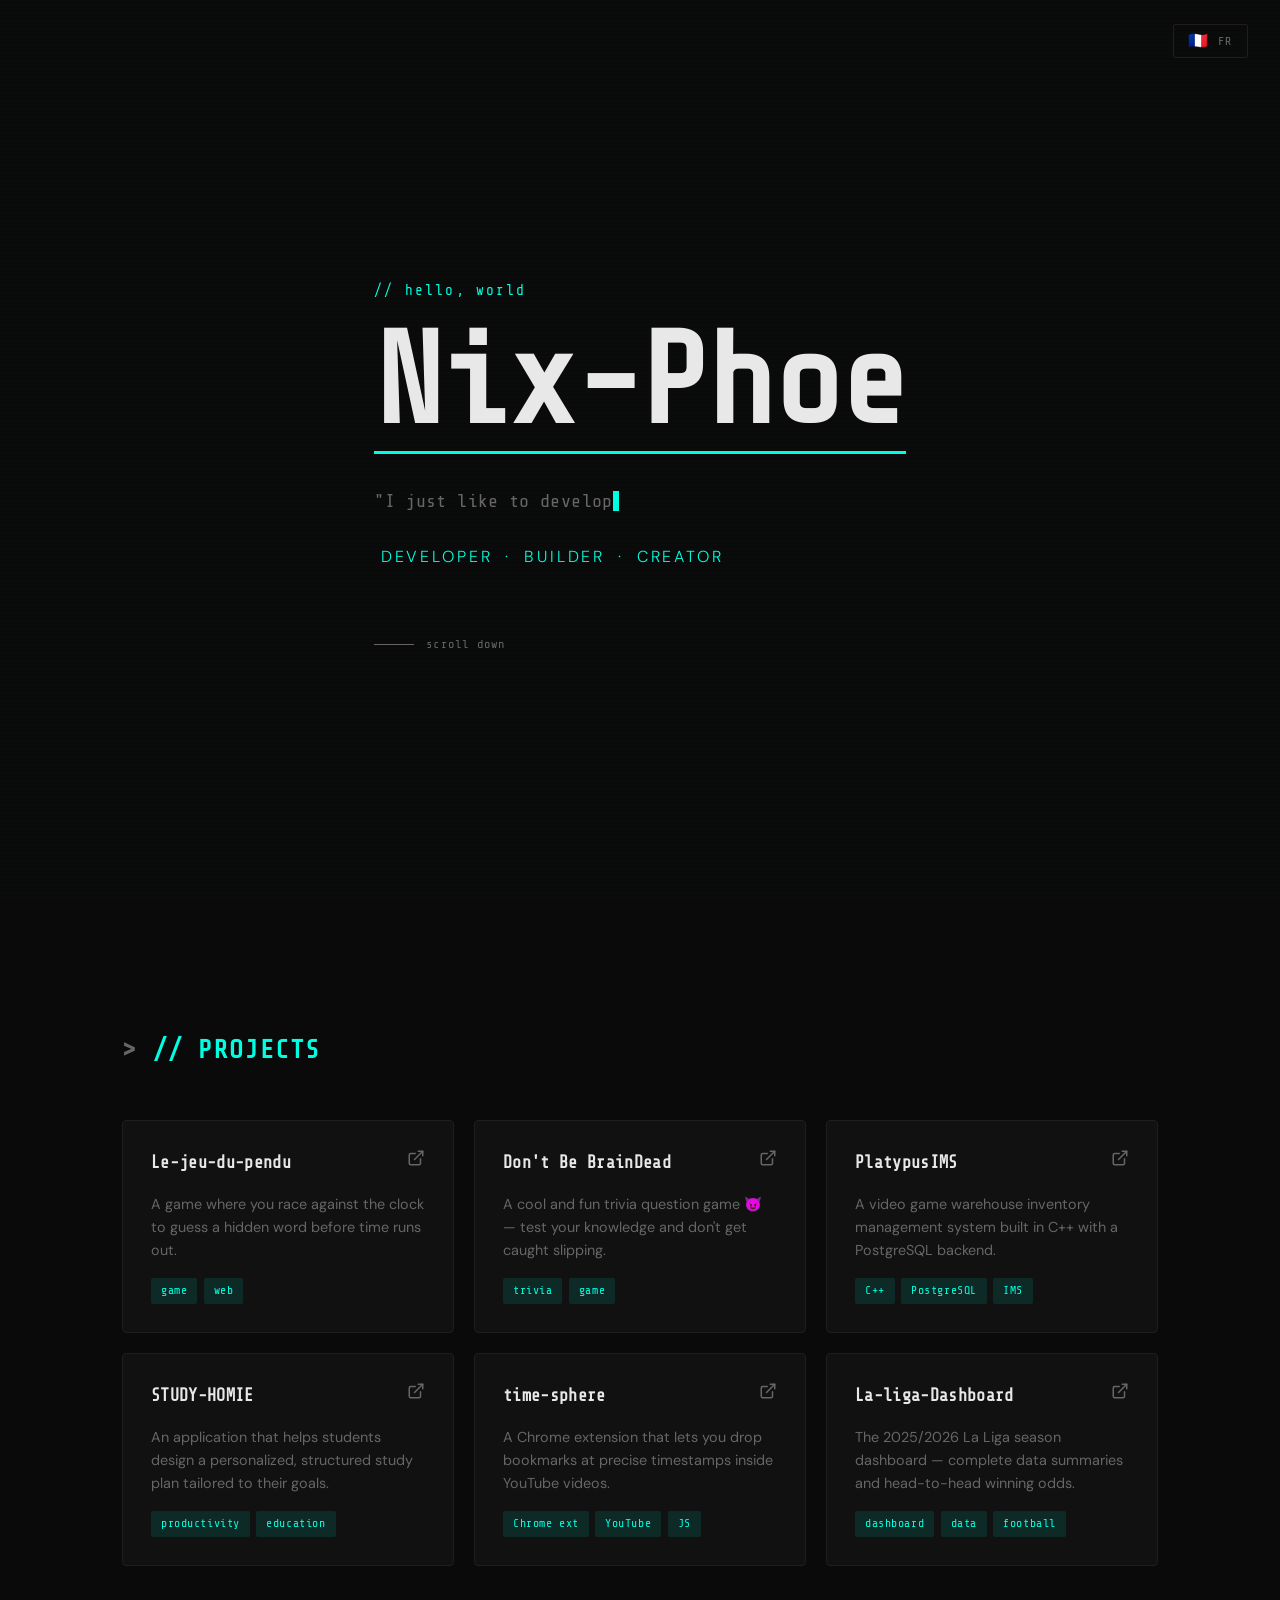
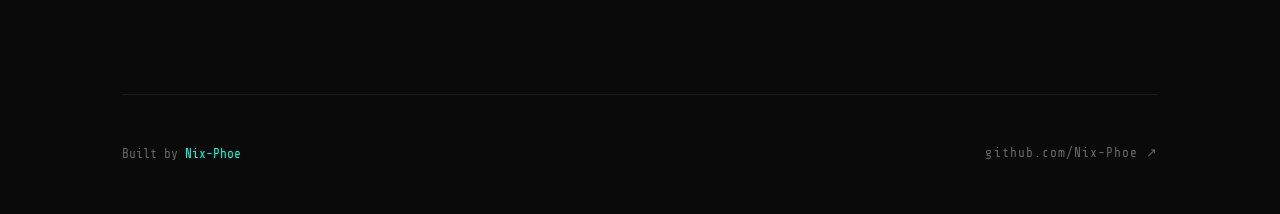
==== index.html @ 61be97a3 "feat: Renommer Nix-portfolio.html en index.html" ====
<!DOCTYPE html>
<html lang="en">
<head>
  <meta charset="UTF-8" />
  <meta name="viewport" content="width=device-width, initial-scale=1.0" />
  <title>Nix-Phoe | Portfolio</title>

  <link rel="preconnect" href="https://fonts.googleapis.com" />
  <link rel="preconnect" href="https://fonts.gstatic.com" crossorigin />
  <link href="https://fonts.googleapis.com/css2?family=Share+Tech+Mono&family=DM+Sans:wght@300;400;500&display=swap" rel="stylesheet" />

  <style>
    /* ============================================
       🎨 DESIGN TOKENS — EDIT HERE TO RESTYLE
    ============================================ */
    :root {
      --color-bg:          #0a0a0a;
      --color-surface:     #111111;
      --color-border:      #1e1e1e;
      --color-accent:      #00ffe0;
      --color-accent-dim:  #00ffe020;
      --color-text:        #e8e8e8;
      --color-muted:       #666666;
      --color-tag-bg:      #0d2a27;
      --color-tag-text:    #00ffe0;
      --font-mono:  'Share Tech Mono', monospace;
      --font-body:  'DM Sans', sans-serif;
      --section-gap:   8rem;
      --card-padding:  1.75rem;
      --grid-gap:      1.25rem;
      --reveal-duration: 0.6s;
    }

    *, *::before, *::after { box-sizing: border-box; margin: 0; padding: 0; }
    html { scroll-behavior: smooth; }

    body {
      background-color: var(--color-bg);
      color: var(--color-text);
      font-family: var(--font-body);
      font-size: 16px;
      line-height: 1.7;
      min-height: 100vh;
      overflow-x: hidden;
    }

    body::before {
      content: '';
      position: fixed;
      inset: 0;
      background: repeating-linear-gradient(0deg, transparent, transparent 2px, rgba(0,255,224,0.012) 2px, rgba(0,255,224,0.012) 4px);
      pointer-events: none;
      z-index: 0;
    }

    /* ============================================
       LANGUAGE TOGGLE BUTTON
    ============================================ */
    .lang-toggle {
      position: fixed;
      top: 1.5rem;
      right: 2rem;
      z-index: 100;
      font-family: var(--font-mono);
      font-size: 0.75rem;
      letter-spacing: 0.12em;
      background: transparent;
      border: 1px solid var(--color-border);
      color: var(--color-muted);
      padding: 0.4rem 0.9rem;
      cursor: pointer;
      transition: color 0.2s, border-color 0.2s, background 0.2s;
      border-radius: 2px;
      display: flex;
      align-items: center;
      gap: 0.5rem;
    }
    .lang-toggle:hover {
      color: var(--color-accent);
      border-color: var(--color-accent);
      background: var(--color-accent-dim);
    }
    .lang-toggle .lang-flag {
      font-size: 1rem;
    }

    /* ============================================
       LAYOUT
    ============================================ */
    .container {
      max-width: 1100px;
      margin: 0 auto;
      padding: 0 2rem;
      position: relative;
      z-index: 1;
    }

    /* ============================================
       REVEAL ANIMATIONS
    ============================================ */
    .reveal {
      opacity: 0;
      transform: translateY(28px);
      transition: opacity var(--reveal-duration) ease, transform var(--reveal-duration) ease;
    }
    .reveal.visible { opacity: 1; transform: translateY(0); }

    /* ============================================
       HERO
    ============================================ */
    .hero {
      min-height: 100vh;
      display: flex;
      flex-direction: column;
      justify-content: center;
      padding: 6rem 0 4rem;
    }
    .hero__prefix {
      font-family: var(--font-mono);
      font-size: 0.9rem;
      color: var(--color-accent);
      letter-spacing: 0.15em;
      margin-bottom: 1rem;
    }
    .hero__name {
      font-family: var(--font-mono);
      font-size: clamp(3.5rem, 10vw, 8rem);
      line-height: 1;
      letter-spacing: -0.02em;
      color: var(--color-text);
      position: relative;
      display: inline-block;
    }
    .hero__name::after {
      content: '';
      display: block;
      width: 100%;
      height: 3px;
      background: var(--color-accent);
      margin-top: 0.3rem;
      transform: scaleX(0);
      transform-origin: left;
      animation: underline-reveal 0.7s 1s ease forwards;
    }
    @keyframes underline-reveal { to { transform: scaleX(1); } }

    .hero__tagline {
      font-family: var(--font-mono);
      font-size: clamp(0.9rem, 2.2vw, 1.15rem);
      color: var(--color-muted);
      margin-top: 2rem;
      min-height: 1.8em;
      letter-spacing: 0.02em;
    }
    .cursor {
      display: inline-block;
      width: 0.6ch;
      height: 1.1em;
      background: var(--color-accent);
      vertical-align: text-bottom;
      animation: blink 0.9s step-end infinite;
    }
    @keyframes blink { 50% { opacity: 0; } }

    .hero__role {
      font-family: var(--font-body);
      font-weight: 300;
      font-size: 1rem;
      color: var(--color-muted);
      margin-top: 1.5rem;
      letter-spacing: 0.18em;
      text-transform: uppercase;
    }
    .hero__role span { color: var(--color-accent); margin: 0 0.4rem; }

    .hero__scroll {
      margin-top: 4rem;
      display: flex;
      align-items: center;
      gap: 0.75rem;
      font-family: var(--font-mono);
      font-size: 0.75rem;
      color: var(--color-muted);
      text-decoration: none;
      letter-spacing: 0.1em;
      transition: color 0.2s;
    }
    .hero__scroll:hover { color: var(--color-accent); }
    .hero__scroll-line {
      width: 40px;
      height: 1px;
      background: var(--color-muted);
      transition: background 0.2s, width 0.2s;
    }
    .hero__scroll:hover .hero__scroll-line { background: var(--color-accent); width: 60px; }

    /* ============================================
       PROJECTS
    ============================================ */
    .projects { padding: var(--section-gap) 0; }

    .section-title {
      font-family: var(--font-mono);
      font-size: clamp(1.2rem, 3vw, 1.6rem);
      color: var(--color-accent);
      margin-bottom: 3rem;
      letter-spacing: 0.05em;
    }
    .section-title::before { content: '> '; color: var(--color-muted); }

    .projects__grid {
      display: grid;
      grid-template-columns: repeat(auto-fit, minmax(300px, 1fr));
      gap: var(--grid-gap);
    }

    .card {
      background: var(--color-surface);
      border: 1px solid var(--color-border);
      border-radius: 4px;
      padding: var(--card-padding);
      display: flex;
      flex-direction: column;
      gap: 1rem;
      position: relative;
      overflow: hidden;
      transition: border-color 0.25s, transform 0.25s, box-shadow 0.25s;
    }
    .card::before {
      content: '';
      position: absolute;
      left: 0; top: 0; bottom: 0;
      width: 3px;
      background: var(--color-accent);
      transform: scaleY(0);
      transform-origin: bottom;
      transition: transform 0.3s ease;
    }
    .card:hover { border-color: var(--color-accent); transform: translateY(-4px); box-shadow: 0 12px 40px var(--color-accent-dim); }
    .card:hover::before { transform: scaleY(1); }

    .card__header {
      display: flex;
      align-items: flex-start;
      justify-content: space-between;
      gap: 0.5rem;
    }
    .card__name { font-family: var(--font-mono); font-size: 1.05rem; color: var(--color-text); letter-spacing: 0.02em; }
    .card__link {
      flex-shrink: 0;
      color: var(--color-muted);
      text-decoration: none;
      transition: color 0.2s, transform 0.2s;
    }
    .card__link:hover { color: var(--color-accent); transform: scale(1.15); }
    .card__link svg { display: block; width: 18px; height: 18px; stroke: currentColor; fill: none; stroke-width: 2; stroke-linecap: round; stroke-linejoin: round; }

    .card__desc { font-size: 0.9rem; color: var(--color-muted); line-height: 1.6; flex: 1; }

    .card__tags { display: flex; flex-wrap: wrap; gap: 0.4rem; margin-top: auto; }
    .tag {
      font-family: var(--font-mono);
      font-size: 0.72rem;
      background: var(--color-tag-bg);
      color: var(--color-tag-text);
      padding: 3px 10px;
      border-radius: 2px;
      letter-spacing: 0.05em;
    }

    /* ============================================
       FOOTER
    ============================================ */
    .footer {
      padding: 3rem 0;
      border-top: 1px solid var(--color-border);
      display: flex;
      align-items: center;
      justify-content: space-between;
      flex-wrap: wrap;
      gap: 1rem;
    }
    .footer__text { font-family: var(--font-mono); font-size: 0.8rem; color: var(--color-muted); }
    .footer__text span { color: var(--color-accent); }
    .footer__link {
      font-family: var(--font-mono);
      font-size: 0.8rem;
      color: var(--color-muted);
      text-decoration: none;
      letter-spacing: 0.08em;
      border-bottom: 1px solid transparent;
      transition: color 0.2s, border-color 0.2s;
    }
    .footer__link:hover { color: var(--color-accent); border-color: var(--color-accent); }

    /* ============================================
       RESPONSIVE
    ============================================ */
    @media (max-width: 600px) {
      .projects__grid { grid-template-columns: 1fr; }
      .footer { flex-direction: column; align-items: flex-start; }
      .lang-toggle { top: 1rem; right: 1rem; }
    }
  </style>
</head>
<body>

  <!-- LANGUAGE TOGGLE -->
  <button class="lang-toggle" id="lang-btn" aria-label="Switch language">
    <span class="lang-flag" id="lang-flag">🇫🇷</span>
    <span id="lang-label">FR</span>
  </button>

  <!-- ==================== HERO ==================== -->
  <section class="hero">
    <div class="container">
      <p class="hero__prefix reveal" style="transition-delay: 0.1s;" data-en="// hello, world" data-fr="// bonjour, monde">// hello, world</p>
      <h1 class="hero__name reveal" style="transition-delay: 0.25s;">Nix-Phoe</h1>
      <p class="hero__tagline reveal" style="transition-delay: 0.4s;">
        <span id="typed-text"></span><span class="cursor"></span>
      </p>
      <p class="hero__role reveal" style="transition-delay: 0.55s;">
        <span data-en="Developer" data-fr="Développeur">Developer</span><span>·</span><span data-en="Builder" data-fr="Créateur">Builder</span><span>·</span><span data-en="Creator" data-fr="Bâtisseur">Creator</span>
      </p>
      <a href="#projects" class="hero__scroll reveal" style="transition-delay: 0.7s;">
        <span class="hero__scroll-line"></span>
        <span data-en="scroll down" data-fr="défiler">scroll down</span>
      </a>
    </div>
  </section>

  <!-- ==================== PROJECTS ==================== -->
  <section class="projects" id="projects">
    <div class="container">

      <h2 class="section-title reveal" data-en="// PROJECTS" data-fr="// PROJETS">// PROJECTS</h2>

      <div class="projects__grid">

        <!-- Card 1 -->
        <article class="card reveal" style="transition-delay: 0.05s;">
          <div class="card__header">
            <h3 class="card__name">Le-jeu-du-pendu</h3>
            <a class="card__link" href="https://github.com/Nix-Phoe/Le-jeu-du-pendu" target="_blank" rel="noopener" aria-label="View on GitHub">
              <svg viewBox="0 0 24 24"><path d="M18 13v6a2 2 0 0 1-2 2H5a2 2 0 0 1-2-2V8a2 2 0 0 1 2-2h6"/><polyline points="15 3 21 3 21 9"/><line x1="10" y1="14" x2="21" y2="3"/></svg>
            </a>
          </div>
          <p class="card__desc"
             data-en="A game where you race against the clock to guess a hidden word before time runs out."
             data-fr="Un jeu où tu dois deviner un mot caché avant que le temps ne s'épuise.">
            A game where you race against the clock to guess a hidden word before time runs out.
          </p>
          <div class="card__tags"><span class="tag">game</span><span class="tag">web</span></div>
        </article>

        <!-- Card 2 -->
        <article class="card reveal" style="transition-delay: 0.1s;">
          <div class="card__header">
            <h3 class="card__name">Don't Be BrainDead</h3>
            <a class="card__link" href="https://github.com/Nix-Phoe/Don-t-Be-BrainDead-" target="_blank" rel="noopener" aria-label="View on GitHub">
              <svg viewBox="0 0 24 24"><path d="M18 13v6a2 2 0 0 1-2 2H5a2 2 0 0 1-2-2V8a2 2 0 0 1 2-2h6"/><polyline points="15 3 21 3 21 9"/><line x1="10" y1="14" x2="21" y2="3"/></svg>
            </a>
          </div>
          <p class="card__desc"
             data-en="A cool and fun trivia question game 😈 — test your knowledge and don't get caught slipping."
             data-fr="Un jeu de culture générale fun et piquant 😈 — prouve que t'as les connaissances.">
            A cool and fun trivia question game 😈 — test your knowledge and don't get caught slipping.
          </p>
          <div class="card__tags"><span class="tag">trivia</span><span class="tag">game</span></div>
        </article>

        <!-- Card 3 -->
        <article class="card reveal" style="transition-delay: 0.15s;">
          <div class="card__header">
            <h3 class="card__name">PlatypusIMS</h3>
            <a class="card__link" href="https://github.com/Nix-Phoe/PlatypusIMS" target="_blank" rel="noopener" aria-label="View on GitHub">
              <svg viewBox="0 0 24 24"><path d="M18 13v6a2 2 0 0 1-2 2H5a2 2 0 0 1-2-2V8a2 2 0 0 1 2-2h6"/><polyline points="15 3 21 3 21 9"/><line x1="10" y1="14" x2="21" y2="3"/></svg>
            </a>
          </div>
          <p class="card__desc"
             data-en="A video game warehouse inventory management system built in C++ with a PostgreSQL backend."
             data-fr="Un système de gestion d'inventaire d'entrepôt de jeux vidéo développé en C++ avec PostgreSQL.">
            A video game warehouse inventory management system built in C++ with a PostgreSQL backend.
          </p>
          <div class="card__tags"><span class="tag">C++</span><span class="tag">PostgreSQL</span><span class="tag">IMS</span></div>
        </article>

        <!-- Card 4 -->
        <article class="card reveal" style="transition-delay: 0.2s;">
          <div class="card__header">
            <h3 class="card__name">STUDY-HOMIE</h3>
            <a class="card__link" href="https://github.com/Nix-Phoe/STUDY-HOMIE" target="_blank" rel="noopener" aria-label="View on GitHub">
              <svg viewBox="0 0 24 24"><path d="M18 13v6a2 2 0 0 1-2 2H5a2 2 0 0 1-2-2V8a2 2 0 0 1 2-2h6"/><polyline points="15 3 21 3 21 9"/><line x1="10" y1="14" x2="21" y2="3"/></svg>
            </a>
          </div>
          <p class="card__desc"
             data-en="An application that helps students design a personalized, structured study plan tailored to their goals."
             data-fr="Une application qui aide les étudiants à créer un plan d'étude personnalisé et structuré selon leurs objectifs.">
            An application that helps students design a personalized, structured study plan tailored to their goals.
          </p>
          <div class="card__tags"><span class="tag">productivity</span><span class="tag">education</span></div>
        </article>

        <!-- Card 5 -->
        <article class="card reveal" style="transition-delay: 0.25s;">
          <div class="card__header">
            <h3 class="card__name">time-sphere</h3>
            <a class="card__link" href="https://github.com/Nix-Phoe/time-sphere" target="_blank" rel="noopener" aria-label="View on GitHub">
              <svg viewBox="0 0 24 24"><path d="M18 13v6a2 2 0 0 1-2 2H5a2 2 0 0 1-2-2V8a2 2 0 0 1 2-2h6"/><polyline points="15 3 21 3 21 9"/><line x1="10" y1="14" x2="21" y2="3"/></svg>
            </a>
          </div>
          <p class="card__desc"
             data-en="A Chrome extension that lets you drop bookmarks at precise timestamps inside YouTube videos."
             data-fr="Une extension Chrome qui te permet de poser des signets à des horodatages précis dans les vidéos YouTube.">
            A Chrome extension that lets you drop bookmarks at precise timestamps inside YouTube videos.
          </p>
          <div class="card__tags"><span class="tag">Chrome ext</span><span class="tag">YouTube</span><span class="tag">JS</span></div>
        </article>

        <!-- Card 6 -->
        <article class="card reveal" style="transition-delay: 0.3s;">
          <div class="card__header">
            <h3 class="card__name">La-liga-Dashboard</h3>
            <a class="card__link" href="https://github.com/Nix-Phoe/La-liga-dashboard-" target="_blank" rel="noopener" aria-label="View on GitHub">
              <svg viewBox="0 0 24 24"><path d="M18 13v6a2 2 0 0 1-2 2H5a2 2 0 0 1-2-2V8a2 2 0 0 1 2-2h6"/><polyline points="15 3 21 3 21 9"/><line x1="10" y1="14" x2="21" y2="3"/></svg>
            </a>
          </div>
          <p class="card__desc"
             data-en="The 2025/2026 La Liga season dashboard — complete data summaries and head-to-head winning odds."
             data-fr="Le tableau de bord de la saison La Liga 2025/2026 — résumés de données complets et cotes de victoire en tête-à-tête.">
            The 2025/2026 La Liga season dashboard — complete data summaries and head-to-head winning odds.
          </p>
          <div class="card__tags"><span class="tag">dashboard</span><span class="tag">data</span><span class="tag">football</span></div>
        </article>

      </div>
    </div>
  </section>

  <!-- ==================== FOOTER ==================== -->
  <footer>
    <div class="container">
      <div class="footer">
        <p class="footer__text"
           data-en="Built by <span>Nix-Phoe</span>"
           data-fr="Fait par <span>Nix-Phoe</span>">
          Built by <span>Nix-Phoe</span>
        </p>
        <a class="footer__link" href="https://github.com/Nix-Phoe" target="_blank" rel="noopener">
          github.com/Nix-Phoe ↗
        </a>
      </div>
    </div>
  </footer>

  <!-- ==================== JS ==================== -->
  <script>
    /* ---- i18n content ---- */
    const phrases = {
      en: '"I just like to develop what\'s on my mind"',
      fr: '"J\'aime juste développer ce qui me passe par la tête"'
    };

    let currentLang = 'en';
    let typingInterval = null;

    /* ---- Typing effect ---- */
    function startTyping(lang) {
      const el = document.getElementById('typed-text');
      const phrase = phrases[lang];
      el.textContent = '';
      clearInterval(typingInterval);
      let i = 0;
      typingInterval = setInterval(() => {
        el.textContent = phrase.slice(0, ++i);
        if (i === phrase.length) clearInterval(typingInterval);
      }, 38);
    }

    /* ---- Switch language ---- */
    function switchLang(lang) {
      currentLang = lang;
      document.documentElement.lang = lang;

      // Update all data-en / data-fr elements
      document.querySelectorAll('[data-en]').forEach(el => {
        const val = el.dataset[lang];
        if (val !== undefined) {
          // Use innerHTML for elements that contain spans (footer text)
          if (el.tagName === 'P' && el.dataset.fr && el.dataset.fr.includes('<span>')) {
            el.innerHTML = val;
          } else {
            el.textContent = val;
          }
        }
      });

      // Restart typing effect
      startTyping(lang);

      // Update button
      const flag = document.getElementById('lang-flag');
      const label = document.getElementById('lang-label');
      if (lang === 'en') {
        flag.textContent = '🇫🇷';
        label.textContent = 'FR';
      } else {
        flag.textContent = '🇬🇧';
        label.textContent = 'EN';
      }
    }

    /* ---- Toggle on click ---- */
    document.getElementById('lang-btn').addEventListener('click', () => {
      switchLang(currentLang === 'en' ? 'fr' : 'en');
    });

    /* ---- Scroll-triggered reveals ---- */
    const observer = new IntersectionObserver((entries) => {
      entries.forEach(entry => {
        if (entry.isIntersecting) {
          entry.target.classList.add('visible');
          observer.unobserve(entry.target);
        }
      });
    }, { threshold: 0.12 });

    document.querySelectorAll('.hero .reveal').forEach(el => {
      setTimeout(() => el.classList.add('visible'), parseFloat(el.style.transitionDelay || '0') * 1000 + 50);
    });
    document.querySelectorAll('.projects .reveal').forEach(el => observer.observe(el));

    /* ---- Initial typing ---- */
    setTimeout(() => startTyping('en'), 900);
  </script>

</body>
</html>
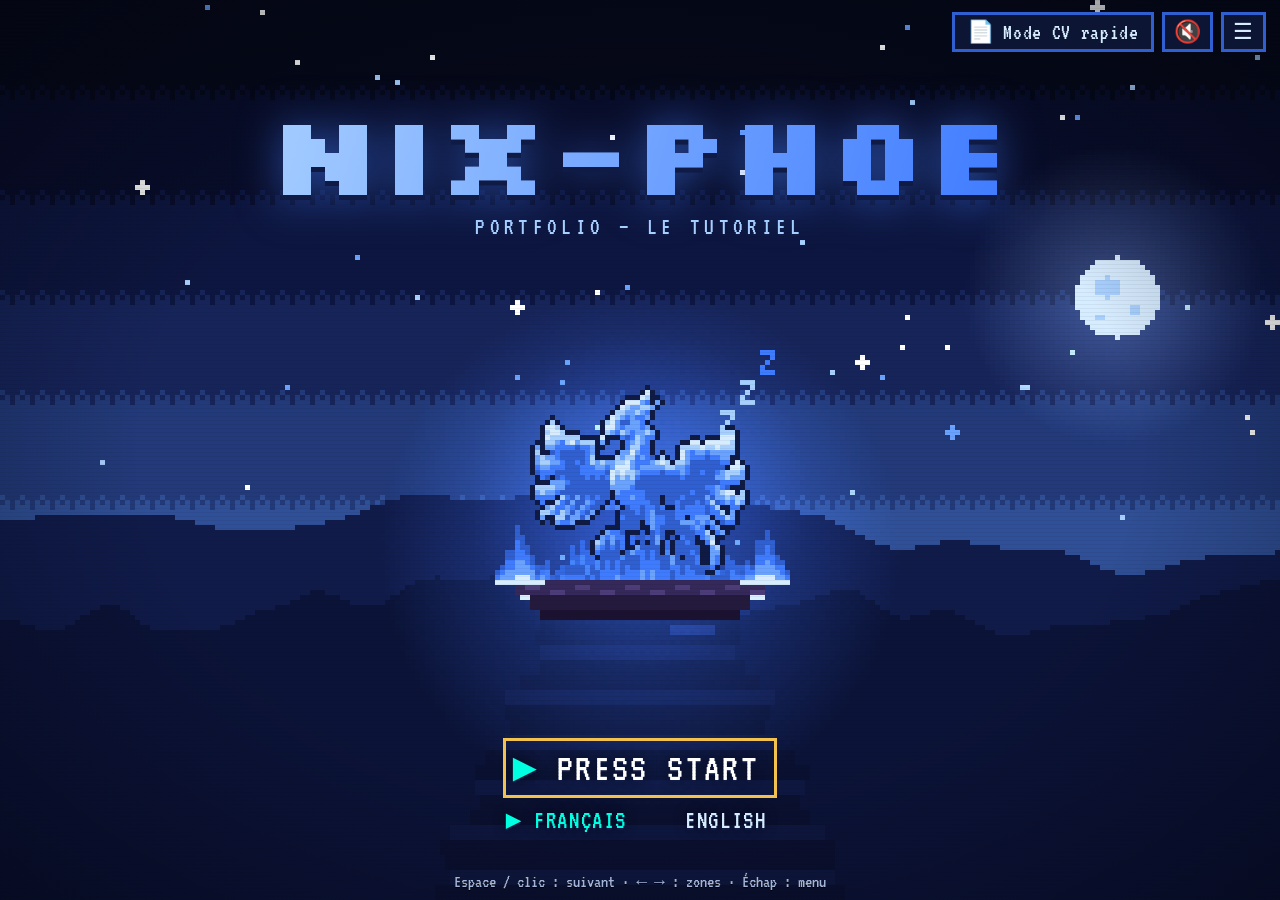
==== commit c5c589ac: "feat: Refonte du portfolio en tutoriel de jeu vidéo pixel art Le portfolio devient un jeu guidé par " ====
--- a/index.html
+++ b/index.html
@@ -1,538 +1,319 @@
 <!DOCTYPE html>
-<html lang="en">
+<html lang="fr">
 <head>
   <meta charset="UTF-8" />
-  <meta name="viewport" content="width=device-width, initial-scale=1.0" />
-  <title>Nix-Phoe | Portfolio</title>
+  <meta name="viewport" content="width=device-width, initial-scale=1, viewport-fit=cover" />
+  <title>Nix-Phoe — Nick Mahandry Rasamoely | Portfolio</title>
+  <meta name="description" content="Portfolio de Nick Mahandry Rasamoely (Nix-Phoe), étudiant en informatique à l'Université de Sherbrooke, à la recherche d'un stage en développement logiciel C++ pour l'hiver 2027. Un tutoriel de jeu vidéo en pixel art guidé par Nix, le phénix bleu." />
+  <meta name="theme-color" content="#070a18" />
+  <link rel="icon" type="image/png" href="assets/phoenix.png" />
 
   <link rel="preconnect" href="https://fonts.googleapis.com" />
   <link rel="preconnect" href="https://fonts.gstatic.com" crossorigin />
-  <link href="https://fonts.googleapis.com/css2?family=Share+Tech+Mono&family=DM+Sans:wght@300;400;500&display=swap" rel="stylesheet" />
-
-  <style>
-    /* ============================================
-       🎨 DESIGN TOKENS — EDIT HERE TO RESTYLE
-    ============================================ */
-    :root {
-      --color-bg:          #0a0a0a;
-      --color-surface:     #111111;
-      --color-border:      #1e1e1e;
-      --color-accent:      #00ffe0;
-      --color-accent-dim:  #00ffe020;
-      --color-text:        #e8e8e8;
-      --color-muted:       #666666;
-      --color-tag-bg:      #0d2a27;
-      --color-tag-text:    #00ffe0;
-      --font-mono:  'Share Tech Mono', monospace;
-      --font-body:  'DM Sans', sans-serif;
-      --section-gap:   8rem;
-      --card-padding:  1.75rem;
-      --grid-gap:      1.25rem;
-      --reveal-duration: 0.6s;
-    }
-
-    *, *::before, *::after { box-sizing: border-box; margin: 0; padding: 0; }
-    html { scroll-behavior: smooth; }
-
-    body {
-      background-color: var(--color-bg);
-      color: var(--color-text);
-      font-family: var(--font-body);
-      font-size: 16px;
-      line-height: 1.7;
-      min-height: 100vh;
-      overflow-x: hidden;
-    }
-
-    body::before {
-      content: '';
-      position: fixed;
-      inset: 0;
-      background: repeating-linear-gradient(0deg, transparent, transparent 2px, rgba(0,255,224,0.012) 2px, rgba(0,255,224,0.012) 4px);
-      pointer-events: none;
-      z-index: 0;
-    }
-
-    /* ============================================
-       LANGUAGE TOGGLE BUTTON
-    ============================================ */
-    .lang-toggle {
-      position: fixed;
-      top: 1.5rem;
-      right: 2rem;
-      z-index: 100;
-      font-family: var(--font-mono);
-      font-size: 0.75rem;
-      letter-spacing: 0.12em;
-      background: transparent;
-      border: 1px solid var(--color-border);
-      color: var(--color-muted);
-      padding: 0.4rem 0.9rem;
-      cursor: pointer;
-      transition: color 0.2s, border-color 0.2s, background 0.2s;
-      border-radius: 2px;
-      display: flex;
-      align-items: center;
-      gap: 0.5rem;
-    }
-    .lang-toggle:hover {
-      color: var(--color-accent);
-      border-color: var(--color-accent);
-      background: var(--color-accent-dim);
-    }
-    .lang-toggle .lang-flag {
-      font-size: 1rem;
-    }
-
-    /* ============================================
-       LAYOUT
-    ============================================ */
-    .container {
-      max-width: 1100px;
-      margin: 0 auto;
-      padding: 0 2rem;
-      position: relative;
-      z-index: 1;
-    }
-
-    /* ============================================
-       REVEAL ANIMATIONS
-    ============================================ */
-    .reveal {
-      opacity: 0;
-      transform: translateY(28px);
-      transition: opacity var(--reveal-duration) ease, transform var(--reveal-duration) ease;
-    }
-    .reveal.visible { opacity: 1; transform: translateY(0); }
-
-    /* ============================================
-       HERO
-    ============================================ */
-    .hero {
-      min-height: 100vh;
-      display: flex;
-      flex-direction: column;
-      justify-content: center;
-      padding: 6rem 0 4rem;
-    }
-    .hero__prefix {
-      font-family: var(--font-mono);
-      font-size: 0.9rem;
-      color: var(--color-accent);
-      letter-spacing: 0.15em;
-      margin-bottom: 1rem;
-    }
-    .hero__name {
-      font-family: var(--font-mono);
-      font-size: clamp(3.5rem, 10vw, 8rem);
-      line-height: 1;
-      letter-spacing: -0.02em;
-      color: var(--color-text);
-      position: relative;
-      display: inline-block;
-    }
-    .hero__name::after {
-      content: '';
-      display: block;
-      width: 100%;
-      height: 3px;
-      background: var(--color-accent);
-      margin-top: 0.3rem;
-      transform: scaleX(0);
-      transform-origin: left;
-      animation: underline-reveal 0.7s 1s ease forwards;
-    }
-    @keyframes underline-reveal { to { transform: scaleX(1); } }
-
-    .hero__tagline {
-      font-family: var(--font-mono);
-      font-size: clamp(0.9rem, 2.2vw, 1.15rem);
-      color: var(--color-muted);
-      margin-top: 2rem;
-      min-height: 1.8em;
-      letter-spacing: 0.02em;
-    }
-    .cursor {
-      display: inline-block;
-      width: 0.6ch;
-      height: 1.1em;
-      background: var(--color-accent);
-      vertical-align: text-bottom;
-      animation: blink 0.9s step-end infinite;
-    }
-    @keyframes blink { 50% { opacity: 0; } }
-
-    .hero__role {
-      font-family: var(--font-body);
-      font-weight: 300;
-      font-size: 1rem;
-      color: var(--color-muted);
-      margin-top: 1.5rem;
-      letter-spacing: 0.18em;
-      text-transform: uppercase;
-    }
-    .hero__role span { color: var(--color-accent); margin: 0 0.4rem; }
-
-    .hero__scroll {
-      margin-top: 4rem;
-      display: flex;
-      align-items: center;
-      gap: 0.75rem;
-      font-family: var(--font-mono);
-      font-size: 0.75rem;
-      color: var(--color-muted);
-      text-decoration: none;
-      letter-spacing: 0.1em;
-      transition: color 0.2s;
-    }
-    .hero__scroll:hover { color: var(--color-accent); }
-    .hero__scroll-line {
-      width: 40px;
-      height: 1px;
-      background: var(--color-muted);
-      transition: background 0.2s, width 0.2s;
-    }
-    .hero__scroll:hover .hero__scroll-line { background: var(--color-accent); width: 60px; }
-
-    /* ============================================
-       PROJECTS
-    ============================================ */
-    .projects { padding: var(--section-gap) 0; }
-
-    .section-title {
-      font-family: var(--font-mono);
-      font-size: clamp(1.2rem, 3vw, 1.6rem);
-      color: var(--color-accent);
-      margin-bottom: 3rem;
-      letter-spacing: 0.05em;
-    }
-    .section-title::before { content: '> '; color: var(--color-muted); }
-
-    .projects__grid {
-      display: grid;
-      grid-template-columns: repeat(auto-fit, minmax(300px, 1fr));
-      gap: var(--grid-gap);
-    }
-
-    .card {
-      background: var(--color-surface);
-      border: 1px solid var(--color-border);
-      border-radius: 4px;
-      padding: var(--card-padding);
-      display: flex;
-      flex-direction: column;
-      gap: 1rem;
-      position: relative;
-      overflow: hidden;
-      transition: border-color 0.25s, transform 0.25s, box-shadow 0.25s;
-    }
-    .card::before {
-      content: '';
-      position: absolute;
-      left: 0; top: 0; bottom: 0;
-      width: 3px;
-      background: var(--color-accent);
-      transform: scaleY(0);
-      transform-origin: bottom;
-      transition: transform 0.3s ease;
-    }
-    .card:hover { border-color: var(--color-accent); transform: translateY(-4px); box-shadow: 0 12px 40px var(--color-accent-dim); }
-    .card:hover::before { transform: scaleY(1); }
-
-    .card__header {
-      display: flex;
-      align-items: flex-start;
-      justify-content: space-between;
-      gap: 0.5rem;
-    }
-    .card__name { font-family: var(--font-mono); font-size: 1.05rem; color: var(--color-text); letter-spacing: 0.02em; }
-    .card__link {
-      flex-shrink: 0;
-      color: var(--color-muted);
-      text-decoration: none;
-      transition: color 0.2s, transform 0.2s;
-    }
-    .card__link:hover { color: var(--color-accent); transform: scale(1.15); }
-    .card__link svg { display: block; width: 18px; height: 18px; stroke: currentColor; fill: none; stroke-width: 2; stroke-linecap: round; stroke-linejoin: round; }
-
-    .card__desc { font-size: 0.9rem; color: var(--color-muted); line-height: 1.6; flex: 1; }
-
-    .card__tags { display: flex; flex-wrap: wrap; gap: 0.4rem; margin-top: auto; }
-    .tag {
-      font-family: var(--font-mono);
-      font-size: 0.72rem;
-      background: var(--color-tag-bg);
-      color: var(--color-tag-text);
-      padding: 3px 10px;
-      border-radius: 2px;
-      letter-spacing: 0.05em;
-    }
-
-    /* ============================================
-       FOOTER
-    ============================================ */
-    .footer {
-      padding: 3rem 0;
-      border-top: 1px solid var(--color-border);
-      display: flex;
-      align-items: center;
-      justify-content: space-between;
-      flex-wrap: wrap;
-      gap: 1rem;
-    }
-    .footer__text { font-family: var(--font-mono); font-size: 0.8rem; color: var(--color-muted); }
-    .footer__text span { color: var(--color-accent); }
-    .footer__link {
-      font-family: var(--font-mono);
-      font-size: 0.8rem;
-      color: var(--color-muted);
-      text-decoration: none;
-      letter-spacing: 0.08em;
-      border-bottom: 1px solid transparent;
-      transition: color 0.2s, border-color 0.2s;
-    }
-    .footer__link:hover { color: var(--color-accent); border-color: var(--color-accent); }
-
-    /* ============================================
-       RESPONSIVE
-    ============================================ */
-    @media (max-width: 600px) {
-      .projects__grid { grid-template-columns: 1fr; }
-      .footer { flex-direction: column; align-items: flex-start; }
-      .lang-toggle { top: 1rem; right: 1rem; }
-    }
-  </style>
+  <link href="https://fonts.googleapis.com/css2?family=DM+Sans:wght@400;500;700&family=Silkscreen:wght@400;700&family=VT323&display=swap" rel="stylesheet" />
+  <link rel="stylesheet" href="css/style.css" />
+
+  <script>
+    // Tant que le jeu charge, on masque la version CV (sauf en file:// ou avec #cv,
+    // où elle sert de rendu de secours). Si le jeu ne démarre pas, elle réapparaît.
+    (function () {
+      var d = document.documentElement, file = location.protocol === 'file:';
+      if (!file && !/#cv\b/.test(location.hash)) d.className += ' boot';
+      if (file) d.className += ' file';
+      setTimeout(function () { if (!window.__nixReady) d.classList.remove('boot'); }, 5000);
+    })();
+  </script>
 </head>
 <body>
 
-  <!-- LANGUAGE TOGGLE -->
-  <button class="lang-toggle" id="lang-btn" aria-label="Switch language">
-    <span class="lang-flag" id="lang-flag">🇫🇷</span>
-    <span id="lang-label">FR</span>
-  </button>
-
-  <!-- ==================== HERO ==================== -->
-  <section class="hero">
-    <div class="container">
-      <p class="hero__prefix reveal" style="transition-delay: 0.1s;" data-en="// hello, world" data-fr="// bonjour, monde">// hello, world</p>
-      <h1 class="hero__name reveal" style="transition-delay: 0.25s;">Nix-Phoe</h1>
-      <p class="hero__tagline reveal" style="transition-delay: 0.4s;">
-        <span id="typed-text"></span><span class="cursor"></span>
+  <!-- ══════════════════════ LE JEU ══════════════════════ -->
+  <div id="game" data-phase="title">
+    <canvas id="stage" aria-hidden="true"></canvas>
+    <div class="vignette" aria-hidden="true"></div>
+
+    <header id="hud">
+      <nav id="map" aria-label="Carte des zones" data-i18n-label="map"><ol id="map-list"></ol></nav>
+      <div class="hud-btns">
+        <button type="button" class="btn" id="btn-quick" data-act="quick"><span aria-hidden="true">📄</span> <span data-i18n="quick">Mode CV rapide</span></button>
+        <button type="button" class="btn icon" id="btn-sound" data-act="sound" aria-pressed="false" aria-label="Son">🔇</button>
+        <button type="button" class="btn icon" id="btn-menu" data-act="menu" aria-label="Menu" aria-haspopup="dialog">☰</button>
+      </div>
+    </header>
+
+    <p id="banner" aria-live="polite"></p>
+
+    <section id="title" aria-label="Nix-Phoe">
+      <h1 class="logo">NIX-PHOE</h1>
+      <p id="title-sub">Portfolio — le tutoriel</p>
+      <ul id="title-menu"></ul>
+    </section>
+
+    <section id="panel" class="win" aria-labelledby="panel-title" hidden>
+      <header class="win-head">
+        <h2 id="panel-title"></h2>
+        <span id="panel-count"></span>
+      </header>
+      <div class="win-body" id="panel-body"></div>
+      <footer class="win-foot">
+        <button type="button" class="btn" id="panel-prev" data-act="prev"><span aria-hidden="true">◀</span> <span data-i18n="prev">Précédent</span></button>
+        <button type="button" class="btn btn-main" id="panel-next" data-act="next"><span id="panel-next-label">Suivant</span> <span aria-hidden="true">▶</span></button>
+      </footer>
+    </section>
+
+    <div id="dlg" class="dlg" hidden>
+      <div class="dlg-tab"><img src="assets/phoenix.png" width="40" height="40" alt="" /><span>NIX</span></div>
+      <button type="button" class="dlg-skip" data-act="skip"><span aria-hidden="true">⏩</span> <span data-i18n="skip">Passer</span></button>
+      <p class="dlg-text" aria-hidden="true"></p>
+      <p class="dlg-live sr-only" aria-live="polite"></p>
+      <span class="dlg-arrow" aria-hidden="true">▼</span>
+    </div>
+
+    <div id="toast" role="status" hidden></div>
+
+    <section id="end" hidden>
+      <p class="end-title" data-i18n="theEnd">FIN ?</p>
+      <ul>
+        <li><button type="button" class="tm" id="end-replay" data-act="replay"><span data-i18n="replay">Rejouer le tutoriel</span></button></li>
+        <li><button type="button" class="tm" data-act="back-save"><span data-i18n="backSave">Retour au point de sauvegarde</span></button></li>
+        <li><button type="button" class="tm" data-act="quick"><span data-i18n="quick">Mode CV rapide</span></button></li>
+      </ul>
+    </section>
+
+    <div id="menu" role="dialog" aria-modal="true" aria-labelledby="menu-title" hidden>
+      <div class="win menu-win">
+        <h2 id="menu-title" data-i18n="menu">MENU</h2>
+        <ul>
+          <li><button type="button" class="tm" data-act="resume"><span data-i18n="resume">Reprendre</span></button></li>
+          <li><button type="button" class="tm" data-act="lang"><span data-i18n="language">Langue</span> : <b id="menu-lang">FRANÇAIS</b></button></li>
+          <li><button type="button" class="tm" data-act="sound"><span data-i18n="sound">Son</span> : <b id="menu-sound">NON</b></button></li>
+          <li><button type="button" class="tm" data-act="music"><span data-i18n="music">Musique</span> : <b id="menu-music">OUI</b></button></li>
+          <li><button type="button" class="tm" data-act="menu-quick"><span data-i18n="quick">Mode CV rapide</span></button></li>
+          <li><button type="button" class="tm" data-act="menu-title"><span data-i18n="toTitle">Écran titre</span></button></li>
+        </ul>
+      </div>
+    </div>
+
+    <p id="hint" aria-hidden="true"></p>
+  </div>
+
+  <!-- ══════════════════════ MODE CV RAPIDE ══════════════════════
+       Rendu de secours sans JavaScript et contenu lu par les moteurs de recherche.
+       Le bloc entre QUICK:START et QUICK:END est généré depuis js/i18n.js :
+           node tools/build-static.mjs
+       (avec JavaScript, il est de toute façon régénéré au chargement) -->
+  <div id="quick">
+    <div class="q-bar">
+      <button type="button" class="btn btn-main js-only" id="q-play" data-act="play"><span aria-hidden="true">🎮</span> <span data-i18n="play">Jouer le tutoriel</span></button>
+      <button type="button" class="btn js-only" id="q-lang" data-act="lang">EN</button>
+    </div>
+    <p class="file-note">Le mode jeu a besoin d’un petit serveur web (ou de GitHub Pages) : <code>node tools/serve.mjs</code>. Voici la version CV.</p>
+    <noscript><p class="noscript-note">Active JavaScript pour jouer le tutoriel guidé par Nix le phénix. En attendant, voici la version CV.</p></noscript>
+    <main id="quick-content">
+<!-- QUICK:START -->
+    <header class="q-hero">
+      <img class="q-avatar" src="assets/phoenix.png" width="96" height="96" alt="Nix, un phénix bleu en pixel art">
+      <p class="q-pre">// Nix-Phoe</p>
+      <h1>Nick Mahandry Rasamoely</h1>
+      <p class="q-role">Développeur C++ <span aria-hidden="true">·</span> Sherbrooke, QC</p>
+      <p class="q-quest">Stage en développement logiciel C++ — Hiver 2027</p>
+      <p class="q-motto">« J’aime juste développer ce qui me passe par la tête »</p>
+      <p class="q-cta">
+        <a class="btn btn-main" href="https://github.com/Nix-Phoe" target="_blank" rel="noopener">GitHub <span aria-hidden="true">↗</span></a>
+        <a class="btn" href="mailto:Nick.Mahandry.Rasamoely@usherbrooke.ca">Courriel</a>
+        <a class="btn" href="cv.pdf">Télécharger le CV</a>
       </p>
-      <p class="hero__role reveal" style="transition-delay: 0.55s;">
-        <span data-en="Developer" data-fr="Développeur">Developer</span><span>·</span><span data-en="Builder" data-fr="Créateur">Builder</span><span>·</span><span data-en="Creator" data-fr="Bâtisseur">Creator</span>
-      </p>
-      <a href="#projects" class="hero__scroll reveal" style="transition-delay: 0.7s;">
-        <span class="hero__scroll-line"></span>
-        <span data-en="scroll down" data-fr="défiler">scroll down</span>
-      </a>
-    </div>
-  </section>
-
-  <!-- ==================== PROJECTS ==================== -->
-  <section class="projects" id="projects">
-    <div class="container">
-
-      <h2 class="section-title reveal" data-en="// PROJECTS" data-fr="// PROJETS">// PROJECTS</h2>
-
-      <div class="projects__grid">
-
-        <!-- Card 1 -->
-        <article class="card reveal" style="transition-delay: 0.05s;">
-          <div class="card__header">
-            <h3 class="card__name">Le-jeu-du-pendu</h3>
-            <a class="card__link" href="https://github.com/Nix-Phoe/Le-jeu-du-pendu" target="_blank" rel="noopener" aria-label="View on GitHub">
-              <svg viewBox="0 0 24 24"><path d="M18 13v6a2 2 0 0 1-2 2H5a2 2 0 0 1-2-2V8a2 2 0 0 1 2-2h6"/><polyline points="15 3 21 3 21 9"/><line x1="10" y1="14" x2="21" y2="3"/></svg>
-            </a>
-          </div>
-          <p class="card__desc"
-             data-en="A game where you race against the clock to guess a hidden word before time runs out."
-             data-fr="Un jeu où tu dois deviner un mot caché avant que le temps ne s'épuise.">
-            A game where you race against the clock to guess a hidden word before time runs out.
-          </p>
-          <div class="card__tags"><span class="tag">game</span><span class="tag">web</span></div>
-        </article>
-
-        <!-- Card 2 -->
-        <article class="card reveal" style="transition-delay: 0.1s;">
-          <div class="card__header">
-            <h3 class="card__name">Don't Be BrainDead</h3>
-            <a class="card__link" href="https://github.com/Nix-Phoe/Don-t-Be-BrainDead-" target="_blank" rel="noopener" aria-label="View on GitHub">
-              <svg viewBox="0 0 24 24"><path d="M18 13v6a2 2 0 0 1-2 2H5a2 2 0 0 1-2-2V8a2 2 0 0 1 2-2h6"/><polyline points="15 3 21 3 21 9"/><line x1="10" y1="14" x2="21" y2="3"/></svg>
-            </a>
-          </div>
-          <p class="card__desc"
-             data-en="A cool and fun trivia question game 😈 — test your knowledge and don't get caught slipping."
-             data-fr="Un jeu de culture générale fun et piquant 😈 — prouve que t'as les connaissances.">
-            A cool and fun trivia question game 😈 — test your knowledge and don't get caught slipping.
-          </p>
-          <div class="card__tags"><span class="tag">trivia</span><span class="tag">game</span></div>
-        </article>
-
-        <!-- Card 3 -->
-        <article class="card reveal" style="transition-delay: 0.15s;">
-          <div class="card__header">
-            <h3 class="card__name">PlatypusIMS</h3>
-            <a class="card__link" href="https://github.com/Nix-Phoe/PlatypusIMS" target="_blank" rel="noopener" aria-label="View on GitHub">
-              <svg viewBox="0 0 24 24"><path d="M18 13v6a2 2 0 0 1-2 2H5a2 2 0 0 1-2-2V8a2 2 0 0 1 2-2h6"/><polyline points="15 3 21 3 21 9"/><line x1="10" y1="14" x2="21" y2="3"/></svg>
-            </a>
-          </div>
-          <p class="card__desc"
-             data-en="A video game warehouse inventory management system built in C++ with a PostgreSQL backend."
-             data-fr="Un système de gestion d'inventaire d'entrepôt de jeux vidéo développé en C++ avec PostgreSQL.">
-            A video game warehouse inventory management system built in C++ with a PostgreSQL backend.
-          </p>
-          <div class="card__tags"><span class="tag">C++</span><span class="tag">PostgreSQL</span><span class="tag">IMS</span></div>
-        </article>
-
-        <!-- Card 4 -->
-        <article class="card reveal" style="transition-delay: 0.2s;">
-          <div class="card__header">
-            <h3 class="card__name">STUDY-HOMIE</h3>
-            <a class="card__link" href="https://github.com/Nix-Phoe/STUDY-HOMIE" target="_blank" rel="noopener" aria-label="View on GitHub">
-              <svg viewBox="0 0 24 24"><path d="M18 13v6a2 2 0 0 1-2 2H5a2 2 0 0 1-2-2V8a2 2 0 0 1 2-2h6"/><polyline points="15 3 21 3 21 9"/><line x1="10" y1="14" x2="21" y2="3"/></svg>
-            </a>
-          </div>
-          <p class="card__desc"
-             data-en="An application that helps students design a personalized, structured study plan tailored to their goals."
-             data-fr="Une application qui aide les étudiants à créer un plan d'étude personnalisé et structuré selon leurs objectifs.">
-            An application that helps students design a personalized, structured study plan tailored to their goals.
-          </p>
-          <div class="card__tags"><span class="tag">productivity</span><span class="tag">education</span></div>
-        </article>
-
-        <!-- Card 5 -->
-        <article class="card reveal" style="transition-delay: 0.25s;">
-          <div class="card__header">
-            <h3 class="card__name">time-sphere</h3>
-            <a class="card__link" href="https://github.com/Nix-Phoe/time-sphere" target="_blank" rel="noopener" aria-label="View on GitHub">
-              <svg viewBox="0 0 24 24"><path d="M18 13v6a2 2 0 0 1-2 2H5a2 2 0 0 1-2-2V8a2 2 0 0 1 2-2h6"/><polyline points="15 3 21 3 21 9"/><line x1="10" y1="14" x2="21" y2="3"/></svg>
-            </a>
-          </div>
-          <p class="card__desc"
-             data-en="A Chrome extension that lets you drop bookmarks at precise timestamps inside YouTube videos."
-             data-fr="Une extension Chrome qui te permet de poser des signets à des horodatages précis dans les vidéos YouTube.">
-            A Chrome extension that lets you drop bookmarks at precise timestamps inside YouTube videos.
-          </p>
-          <div class="card__tags"><span class="tag">Chrome ext</span><span class="tag">YouTube</span><span class="tag">JS</span></div>
-        </article>
-
-        <!-- Card 6 -->
-        <article class="card reveal" style="transition-delay: 0.3s;">
-          <div class="card__header">
-            <h3 class="card__name">La-liga-Dashboard</h3>
-            <a class="card__link" href="https://github.com/Nix-Phoe/La-liga-dashboard-" target="_blank" rel="noopener" aria-label="View on GitHub">
-              <svg viewBox="0 0 24 24"><path d="M18 13v6a2 2 0 0 1-2 2H5a2 2 0 0 1-2-2V8a2 2 0 0 1 2-2h6"/><polyline points="15 3 21 3 21 9"/><line x1="10" y1="14" x2="21" y2="3"/></svg>
-            </a>
-          </div>
-          <p class="card__desc"
-             data-en="The 2025/2026 La Liga season dashboard — complete data summaries and head-to-head winning odds."
-             data-fr="Le tableau de bord de la saison La Liga 2025/2026 — résumés de données complets et cotes de victoire en tête-à-tête.">
-            The 2025/2026 La Liga season dashboard — complete data summaries and head-to-head winning odds.
-          </p>
-          <div class="card__tags"><span class="tag">dashboard</span><span class="tag">data</span><span class="tag">football</span></div>
-        </article>
-
-      </div>
-    </div>
-  </section>
-
-  <!-- ==================== FOOTER ==================== -->
-  <footer>
-    <div class="container">
-      <div class="footer">
-        <p class="footer__text"
-           data-en="Built by <span>Nix-Phoe</span>"
-           data-fr="Fait par <span>Nix-Phoe</span>">
-          Built by <span>Nix-Phoe</span>
-        </p>
-        <a class="footer__link" href="https://github.com/Nix-Phoe" target="_blank" rel="noopener">
-          github.com/Nix-Phoe ↗
-        </a>
-      </div>
-    </div>
-  </footer>
-
-  <!-- ==================== JS ==================== -->
-  <script>
-    /* ---- i18n content ---- */
-    const phrases = {
-      en: '"I just like to develop what\'s on my mind"',
-      fr: '"J\'aime juste développer ce qui me passe par la tête"'
-    };
-
-    let currentLang = 'en';
-    let typingInterval = null;
-
-    /* ---- Typing effect ---- */
-    function startTyping(lang) {
-      const el = document.getElementById('typed-text');
-      const phrase = phrases[lang];
-      el.textContent = '';
-      clearInterval(typingInterval);
-      let i = 0;
-      typingInterval = setInterval(() => {
-        el.textContent = phrase.slice(0, ++i);
-        if (i === phrase.length) clearInterval(typingInterval);
-      }, 38);
-    }
-
-    /* ---- Switch language ---- */
-    function switchLang(lang) {
-      currentLang = lang;
-      document.documentElement.lang = lang;
-
-      // Update all data-en / data-fr elements
-      document.querySelectorAll('[data-en]').forEach(el => {
-        const val = el.dataset[lang];
-        if (val !== undefined) {
-          // Use innerHTML for elements that contain spans (footer text)
-          if (el.tagName === 'P' && el.dataset.fr && el.dataset.fr.includes('<span>')) {
-            el.innerHTML = val;
-          } else {
-            el.textContent = val;
-          }
-        }
-      });
-
-      // Restart typing effect
-      startTyping(lang);
-
-      // Update button
-      const flag = document.getElementById('lang-flag');
-      const label = document.getElementById('lang-label');
-      if (lang === 'en') {
-        flag.textContent = '🇫🇷';
-        label.textContent = 'FR';
-      } else {
-        flag.textContent = '🇬🇧';
-        label.textContent = 'EN';
-      }
-    }
-
-    /* ---- Toggle on click ---- */
-    document.getElementById('lang-btn').addEventListener('click', () => {
-      switchLang(currentLang === 'en' ? 'fr' : 'en');
-    });
-
-    /* ---- Scroll-triggered reveals ---- */
-    const observer = new IntersectionObserver((entries) => {
-      entries.forEach(entry => {
-        if (entry.isIntersecting) {
-          entry.target.classList.add('visible');
-          observer.unobserve(entry.target);
-        }
-      });
-    }, { threshold: 0.12 });
-
-    document.querySelectorAll('.hero .reveal').forEach(el => {
-      setTimeout(() => el.classList.add('visible'), parseFloat(el.style.transitionDelay || '0') * 1000 + 50);
-    });
-    document.querySelectorAll('.projects .reveal').forEach(el => observer.observe(el));
-
-    /* ---- Initial typing ---- */
-    setTimeout(() => startTyping('en'), 900);
-  </script>
-
+    </header>
+
+    <section id="q-about">
+      <h2>À propos</h2>
+      <p>Étudiant au baccalauréat en informatique (régime coopératif) à l’Université de Sherbrooke, à la recherche d’un stage en développement logiciel C++ pour l’hiver 2027.</p>
+      <dl class="q-langs">
+        <dt>Langues</dt>
+        <dd>Français <span class="stars">★★★★★</span> <span aria-hidden="true">·</span> Anglais <span class="stars">★★★½ (oral) · ★★★★ (écrit)</span> <span aria-hidden="true">·</span> Malgache <span class="stars">langue maternelle</span></dd>
+      </dl>
+    </section>
+
+    <section id="q-projects">
+      <h2>Projets</h2>
+      <h3 class="star">Projets C++</h3>
+      <div class="cards">
+        <article class="card">
+          <header class="card-head">
+            <h4>Steins Gate Wave Sim</h4>
+            <a class="card-link" href="https://github.com/Nix-Phoe/Stein-s-Gate-wave-sims-" target="_blank" rel="noopener">GitHub <span aria-hidden="true">↗</span></a>
+          </header>
+          <p>Simulateur pédagogique de propagation d’ondes radio avec effet Doppler. Un émetteur mobile (trajectoire linéaire ou circulaire) et un récepteur fixe : distance, délai, décalage Doppler, atténuation en espace libre et signal reçu avec bruit gaussien. Le moteur physique (core/) n’a aucune dépendance Qt et est testé avec doctest ; les graphiques sont dessinés à la main avec QPainter.</p>
+          <ul class="tags"><li>C++</li><li>Qt Widgets</li><li>CMake</li><li>doctest</li><li>QPainter</li></ul>
+        </article>
+        <article class="card">
+          <header class="card-head">
+            <h4>PlatypusIMS</h4>
+            <a class="card-link" href="https://github.com/Nix-Phoe/PlatypusIMS" target="_blank" rel="noopener">GitHub <span aria-hidden="true">↗</span></a>
+          </header>
+          <p>Système de gestion d’inventaire pour un entrepôt de jeux vidéo : suivi des produits, ajustement automatique des stocks et détection des niveaux critiques. Architecture orientée objet, transactions, et séparation nette entre la logique métier et l’accès aux données.</p>
+          <ul class="tags"><li>C++</li><li>PostgreSQL</li><li>POO</li><li>Transactions</li></ul>
+        </article>
+        <article class="card">
+          <header class="card-head">
+            <h4>Démineur</h4>
+            <span class="chip">Projet scolaire</span>
+          </header>
+          <p>Démineur à l’architecture orientée objet complète : le plateau, les cellules et l’algorithme de propagation récursive vivent dans des classes distinctes, avec une séparation stricte entre la logique et l’affichage.</p>
+          <ul class="tags"><li>C++</li><li>POO</li><li>Récursivité</li></ul>
+        </article>
+        <article class="card">
+          <header class="card-head">
+            <h4>Bataille navale</h4>
+            <span class="chip">Projet scolaire</span>
+          </header>
+          <p>Simulateur à états : classes de navires, grille et tour de jeu, avec validation des états et des règles de placement à chaque transition.</p>
+          <ul class="tags"><li>C++</li><li>Machine à états</li><li>POO</li></ul>
+        </article>
+      </div>
+      <h3 class="">Python &amp; données</h3>
+      <div class="cards">
+        <article class="card">
+          <header class="card-head">
+            <h4>Quality Data Toolkit</h4>
+            <a class="card-link" href="https://github.com/Nix-Phoe/Quality-Data-Toolkit-" target="_blank" rel="noopener">GitHub <span aria-hidden="true">↗</span></a>
+          </header>
+          <p>Simule le travail d’un analyste qualité dans un contexte inspiré de l’aérospatial : les CSV bruts de trois lignes de production sont nettoyés, fusionnés puis analysés — détection d’outliers par z-score, statistiques et graphiques.</p>
+          <ul class="tags"><li>Python</li><li>pandas</li><li>numpy</li><li>matplotlib</li><li>seaborn</li></ul>
+        </article>
+        <article class="card">
+          <header class="card-head">
+            <h4>Incident Tracker</h4>
+            <a class="card-link" href="https://github.com/Nix-Phoe/Incident-Tracker" target="_blank" rel="noopener">GitHub <span aria-hidden="true">↗</span></a>
+          </header>
+          <p>Simule le suivi d’incidents d’une équipe CSIRT : génération de tickets synthétiques réalistes (sévérité pondérée, temps de résolution log-normal), KPI, suivi des SLA dépassés, graphiques et export pour Power BI. Données 100 % synthétiques.</p>
+          <ul class="tags"><li>Python</li><li>pandas</li><li>numpy</li><li>matplotlib</li><li>seaborn</li><li>faker</li><li>Power BI</li></ul>
+        </article>
+        <article class="card">
+          <header class="card-head">
+            <h4>La Liga Dashboard</h4>
+            <a class="card-link" href="https://github.com/Nix-Phoe/La-liga-dashboard-" target="_blank" rel="noopener">GitHub <span aria-hidden="true">↗</span></a>
+          </header>
+          <p>Tableau de bord de la saison La Liga 2025/26 : résumés de données et probabilités de victoire en face-à-face.</p>
+          <ul class="tags"><li>React</li><li>Recharts</li><li>JavaScript</li></ul>
+        </article>
+      </div>
+      <h3 class="">Web, outils &amp; jeux</h3>
+      <div class="cards">
+        <article class="card">
+          <header class="card-head">
+            <h4>STUDY-HOMIE</h4>
+            <a class="card-link" href="https://github.com/Nix-Phoe/STUDY-HOMIE" target="_blank" rel="noopener">GitHub <span aria-hidden="true">↗</span></a>
+          </header>
+          <p>Application qui génère un plan d’étude personnalisé selon la matière, le niveau, les objectifs et le temps disponible. Génération via l’API Claude d’Anthropic.</p>
+          <ul class="tags"><li>React</li><li>Vite</li><li>API Claude</li></ul>
+        </article>
+        <article class="card">
+          <header class="card-head">
+            <h4>time-sphere</h4>
+            <a class="card-link" href="https://github.com/Nix-Phoe/time-sphere" target="_blank" rel="noopener">GitHub <span aria-hidden="true">↗</span></a>
+          </header>
+          <p>Extension Chrome (Manifest V3) pour poser des signets à des horodatages précis dans les vidéos YouTube.</p>
+          <ul class="tags"><li>JavaScript</li><li>Chrome Manifest V3</li><li>chrome.storage</li></ul>
+        </article>
+        <article class="card">
+          <header class="card-head">
+            <h4>Don’t Be BrainDead 😈</h4>
+            <a class="card-link" href="https://github.com/Nix-Phoe/Don-t-Be-BrainDead-" target="_blank" rel="noopener">GitHub <span aria-hidden="true">↗</span></a>
+          </header>
+          <p>Quiz de culture générale : 3 niveaux (facile, moyen, difficile), 5 questions par niveau, un chrono de 30 s par question et un message final selon le score.</p>
+          <ul class="tags"><li>HTML</li><li>CSS</li><li>JavaScript</li><li>JSON</li></ul>
+        </article>
+        <article class="card">
+          <header class="card-head">
+            <h4>Le jeu du pendu</h4>
+            <a class="card-link" href="https://github.com/Nix-Phoe/Le-jeu-du-pendu" target="_blank" rel="noopener">GitHub <span aria-hidden="true">↗</span></a>
+          </header>
+          <p>Jeu du pendu interactif : saisie des lettres au clavier, 10 essais et un bouton Rejouer.</p>
+          <ul class="tags"><li>Python</li><li>Pygame</li></ul>
+        </article>
+      </div>
+    </section>
+
+    <section id="q-skills">
+      <h2>Compétences</h2>
+      <div class="q-skills">
+        <div class="q-branch main">
+          <h3>C++</h3>
+          <ul class="tags"><li>Programmation orientée objet</li><li>Conception de classes</li><li>Architecture modulaire</li><li>Séparation logique / affichage</li><li>Gestion mémoire</li><li>Interfaces interactives</li></ul>
+        </div>
+        <div class="q-branch">
+          <h3>Génie logiciel</h3>
+          <ul class="tags"><li>Conception OO</li><li>Architecture testable</li><li>Tests &amp; validation</li><li>Revue de code</li><li>Versionnement</li></ul>
+        </div>
+        <div class="q-branch">
+          <h3>Simulation &amp; calcul</h3>
+          <ul class="tags"><li>Modélisation d’états et de règles</li><li>Calcul numérique</li><li>Statistiques</li><li>Détection d’anomalies</li><li>Visualisation de données</li></ul>
+        </div>
+        <div class="q-branch">
+          <h3>Autres langages</h3>
+          <ul class="tags"><li>Python</li><li>Java</li><li>JavaScript</li><li>SQL</li><li>HTML5</li><li>CSS</li><li>React</li></ul>
+        </div>
+        <div class="q-branch">
+          <h3>Outils</h3>
+          <ul class="tags"><li>UNIX/Linux</li><li>Windows</li><li>PostgreSQL</li><li>Docker</li><li>Git</li><li>GitHub</li><li>GitLab</li><li>Visual Studio</li><li>CLion</li><li>VS Code</li><li>AWS</li></ul>
+        </div>
+      </div>
+    </section>
+
+    <section id="q-certs">
+      <h2>Certifications</h2>
+      <div class="cards">
+        <article class="card">
+          <header class="card-head"><h4>AWS Certified Cloud Practitioner</h4><span class="chip">Juillet 2026</span></header>
+          <p>Amazon Web Services</p>
+          <ul class="tags"><li>Infonuagique</li><li>Services principaux</li><li>Sécurité</li><li>Architecture</li></ul>
+        </article>
+        <article class="card">
+          <header class="card-head"><h4>Qiskit Global Summer School 2026</h4><span class="chip">Juillet 2026</span></header>
+          <p>IBM Quantum</p>
+          <ul class="tags"><li>Algorithmes quantiques</li><li>Circuits</li><li>Simulation numérique</li><li>Python</li></ul>
+        </article>
+      </div>
+    </section>
+
+    <section id="q-xp">
+      <h2>Expérience</h2>
+      <article class="entry">
+        <h3>Opérateur de production — MANN+HUMMEL</h3>
+        <p class="meta">Trois-Rivières, QC <span aria-hidden="true">·</span> Mai – août 2025</p>
+        <ul><li>Assemblage selon les spécifications client</li><li>Inspection qualité</li><li>Préparation des expéditions</li></ul>
+        <p class="perk">Rigueur et souci du détail — les mêmes réflexes que pour les tests et la qualité logicielle.</p>
+      </article>
+    </section>
+
+    <section id="q-edu">
+      <h2>Formation</h2>
+      <article class="entry">
+        <h3>Baccalauréat en informatique (régime coopératif)</h3>
+        <p class="meta">Université de Sherbrooke <span aria-hidden="true">·</span> Août 2025 – Déc. 2028</p>
+        <p>Excellent rendement scolaire.</p>
+      </article>
+      <article class="entry">
+        <h3>Certificat préparatoire en génie, sciences et santé</h3>
+        <p class="meta">Université de Sherbrooke <span aria-hidden="true">·</span> Août 2024 – Avril 2025</p>
+        <p>Mathématiques et physique.</p>
+      </article>
+    </section>
+
+    <section id="q-contact">
+      <h2>Contact</h2>
+      <ul class="q-contact">
+        <li><a href="https://github.com/Nix-Phoe" target="_blank" rel="noopener">github.com/Nix-Phoe <span aria-hidden="true">↗</span></a></li>
+        <li><a href="mailto:Nick.Mahandry.Rasamoely@usherbrooke.ca">Nick.Mahandry.Rasamoely@usherbrooke.ca</a></li>
+        <li><a href="cv.pdf">Télécharger le CV</a></li>
+      </ul>
+    </section>
+
+    <footer class="q-foot"><p>Fait par <span>Nix-Phoe</span></p></footer>
+<!-- QUICK:END -->
+    </main>
+  </div>
+
+  <script type="module" src="js/main.js"></script>
 </body>
 </html>
--- a/css/style.css
+++ b/css/style.css
@@ -0,0 +1,383 @@
+/* ═══════════════════════════════════════════════════════════
+   Nix-Portfolio — tutoriel de jeu vidéo en pixel art
+   1. Jetons de design   2. Base   3. Jeu (HUD, titre, dialogue, panneaux)
+   4. Mode CV rapide     5. Responsive   6. Mouvement réduit
+   ═══════════════════════════════════════════════════════════ */
+
+/* ───────── 1. Jetons ───────── */
+:root {
+  --ink: #070a18;
+  --panel: rgba(8, 13, 36, 0.86);
+  --navy: #1b2a5c;
+  --navy-d: #0f1a45;
+  --b1: #2f5fd0;
+  --b2: #3f7bff;
+  --b3: #6aa2ff;
+  --b4: #a8d0ff;
+  --b5: #d6ecff;
+  --cyan: #00ffe0;
+  --gold: #f2c14e;
+  --text: #e8f1ff;
+  --muted: #a3b6da;
+  --f-title: 'Silkscreen', 'Trebuchet MS', system-ui, sans-serif;
+  --f-ui: 'VT323', 'Courier New', monospace;
+  --f-body: 'DM Sans', system-ui, sans-serif;
+  --px: 4px;                      /* épaisseur d'un « pixel » d'interface */
+}
+
+/* ───────── 2. Base ───────── */
+*, *::before, *::after { box-sizing: border-box; }
+[hidden] { display: none !important; }
+html { -webkit-text-size-adjust: 100%; }
+body {
+  margin: 0;
+  background: var(--ink);
+  color: var(--text);
+  font-family: var(--f-body);
+  min-height: 100vh;
+}
+html.game, html.game body { overflow: hidden; height: 100%; }
+button { font: inherit; color: inherit; cursor: pointer; }
+ul, ol { list-style: none; margin: 0; padding: 0; }
+h1, h2, h3, h4, p, dl, dd { margin: 0; }
+a { color: var(--cyan); }
+.sr-only { position: absolute; width: 1px; height: 1px; overflow: hidden; clip-path: inset(50%); white-space: nowrap; }
+:focus-visible { outline: 3px solid var(--gold); outline-offset: 3px; }
+
+html:not(.game) #game { display: none; }
+html.game #quick, html.boot #quick { display: none; }
+html.boot body::after {
+  content: 'LOADING…'; position: fixed; inset: 0; display: grid; place-items: center;
+  font: 30px var(--f-ui); color: var(--b3); letter-spacing: 0.2em;
+}
+.js-only { display: none; }
+html.ready .js-only { display: inline-flex; }
+
+/* Bordure pixel double (cyan + marine) avec coins en escalier */
+.pix, .win, .dlg, .dlg-tab, #banner, #toast {
+  --bd: var(--cyan); --bd2: var(--navy);
+  box-shadow:
+    0 calc(var(--px) * -1) 0 0 var(--bd), 0 var(--px) 0 0 var(--bd),
+    calc(var(--px) * -1) 0 0 0 var(--bd), var(--px) 0 0 0 var(--bd),
+    calc(var(--px) * -1) calc(var(--px) * -1) 0 0 var(--bd2), var(--px) calc(var(--px) * -1) 0 0 var(--bd2),
+    calc(var(--px) * -1) var(--px) 0 0 var(--bd2), var(--px) var(--px) 0 0 var(--bd2),
+    0 calc(var(--px) * -2) 0 0 var(--bd2), 0 calc(var(--px) * 2) 0 0 var(--bd2),
+    calc(var(--px) * -2) 0 0 0 var(--bd2), calc(var(--px) * 2) 0 0 0 var(--bd2);
+}
+
+.btn {
+  display: inline-flex; align-items: center; gap: 0.4em;
+  font: 22px/1 var(--f-ui); letter-spacing: 0.03em; text-decoration: none; white-space: nowrap;
+  color: var(--b5); background: #0c1634; border: 3px solid var(--b1); padding: 6px 12px;
+}
+.btn:hover, .btn:focus-visible { border-color: var(--cyan); color: #fff; }
+.btn-main { background: var(--b1); border-color: var(--b3); color: #fff; }
+.btn[disabled] { opacity: 0.35; cursor: default; }
+.btn.icon { padding: 6px 9px; min-width: 40px; justify-content: center; }
+
+.tags { display: flex; flex-wrap: wrap; gap: 6px; }
+.tags li { font: 19px/1.1 var(--f-ui); color: var(--cyan); background: #0a2a36; padding: 2px 9px; letter-spacing: 0.03em; }
+.chip { display: inline-block; font: 19px/1.1 var(--f-ui); color: var(--gold); border: 2px solid var(--gold); padding: 1px 8px; white-space: nowrap; }
+.meta { color: var(--muted); }
+.stars { color: var(--gold); white-space: nowrap; }
+
+/* ───────── 3. Le jeu ───────── */
+#game { position: fixed; inset: 0; overflow: hidden; background: var(--ink); font-family: var(--f-ui); user-select: none; -webkit-user-select: none; }
+#stage { position: absolute; left: 0; top: 0; image-rendering: pixelated; image-rendering: crisp-edges; image-rendering: pixelated; cursor: pointer; }
+#stage.shake { animation: shake 0.42s steps(7) both; }
+@keyframes shake {
+  0% { transform: translate(0, 10px); } 15% { transform: translate(-8px, -6px); } 30% { transform: translate(7px, 5px); }
+  45% { transform: translate(-5px, 3px); } 60% { transform: translate(4px, -3px); } 80% { transform: translate(-2px, 1px); } 100% { transform: none; }
+}
+.vignette {
+  position: absolute; inset: 0; pointer-events: none;
+  background:
+    repeating-linear-gradient(0deg, transparent 0 3px, rgba(0, 0, 0, 0.05) 3px 4px),
+    radial-gradient(ellipse at center, transparent 55%, rgba(2, 4, 14, 0.5) 100%);
+}
+
+/* HUD : carte du monde + boutons */
+#hud {
+  position: absolute; inset: 0 0 auto 0; z-index: 30; pointer-events: none;
+  display: flex; align-items: flex-start; justify-content: space-between; flex-wrap: wrap; gap: 10px;
+  padding: max(12px, env(safe-area-inset-top)) 14px 0;
+}
+#hud > * { pointer-events: auto; }
+.hud-btns { display: flex; gap: 8px; margin-left: auto; }
+#game[data-phase='title'] #map { visibility: hidden; }
+#map ol { display: flex; align-items: center; background: rgba(8, 13, 36, 0.7); padding: 5px 7px; }
+#map li { display: flex; align-items: center; }
+#map li + li::before { content: ''; width: 12px; border-top: 3px dotted var(--b1); }
+.node {
+  width: 30px; height: 30px; padding: 0; display: grid; place-items: center;
+  background: #0b1230; border: 3px solid var(--navy); opacity: 0.55;
+}
+.node img { width: 14px; height: 14px; image-rendering: pixelated; }
+.node.seen { opacity: 1; border-color: var(--b1); }
+.node:hover { border-color: var(--b4); opacity: 1; }
+.node.cur { opacity: 1; border-color: var(--cyan); background: var(--navy); animation: pulse 1s steps(2) infinite; }
+@keyframes pulse { 0% { box-shadow: 0 0 0 0 var(--cyan); } 100% { box-shadow: 0 0 0 3px rgba(0, 255, 224, 0.35); } }
+
+/* Nom de la zone qui tombe du haut */
+#banner {
+  position: absolute; left: 20px; right: 20px; top: 84px; z-index: 25; width: fit-content; margin: 0 auto;
+  transform: translateY(-300%); opacity: 0; pointer-events: none; text-align: center;
+  font: 700 clamp(14px, 2.3vw, 27px)/1.25 var(--f-title); letter-spacing: 0.02em; color: #fff;
+  background: var(--panel); padding: 8px 22px; --bd: var(--gold);
+}
+#banner.show { animation: banner 2.8s both; }
+@keyframes banner {
+  0% { transform: translateY(-300%); opacity: 0; }
+  9% { transform: translateY(10px); opacity: 1; }
+  13% { transform: translateY(-4px); }
+  17%, 82% { transform: translateY(0); opacity: 1; }
+  100% { transform: translateY(-300%); opacity: 0; }
+}
+@keyframes bannerFade { 0%, 100% { opacity: 0; } 12%, 85% { opacity: 1; } }
+
+/* Écran titre */
+#title {
+  position: absolute; inset: 0; z-index: 10; cursor: pointer;
+  display: flex; flex-direction: column; align-items: center; text-align: center;
+  padding: clamp(70px, 11vh, 130px) 16px clamp(34px, 7vh, 80px);
+}
+.logo {
+  font: 700 clamp(38px, 9.4vw, 112px)/0.95 var(--f-title); letter-spacing: 0;
+  background: linear-gradient(105deg, var(--b2) 0%, var(--b4) 38%, #fff 50%, var(--b4) 62%, var(--b2) 100%);
+  background-size: 280% 100%; background-position: 100% 0;
+  -webkit-background-clip: text; background-clip: text; color: transparent; -webkit-text-fill-color: transparent;
+  filter: drop-shadow(0 5px 0 var(--navy-d)) drop-shadow(0 0 22px rgba(63, 123, 255, 0.55));
+  animation: shine 4.5s ease-in-out infinite;
+}
+@keyframes shine { 0%, 35% { background-position: 100% 0; } 70%, 100% { background-position: 0 0; } }
+#title-sub { margin-top: 10px; font: 24px var(--f-ui); letter-spacing: 0.18em; color: var(--b4); text-transform: uppercase; text-shadow: 0 2px 0 var(--navy-d); }
+#title-menu { margin-top: auto; display: grid; gap: 8px; justify-items: center; }
+.tm {
+  background: none; border: 0; padding: 3px 12px 3px 4px; font: 30px/1.05 var(--f-ui); letter-spacing: 0.06em;
+  color: var(--b5); text-shadow: 0 2px 0 var(--navy-d), 0 0 12px rgba(7, 10, 24, 0.9); text-align: left;
+}
+.tm::before { content: '▶'; display: inline-block; width: 1.1em; color: var(--cyan); visibility: hidden; }
+.tm:hover::before, .tm:focus-visible::before, .tm.sel::before { visibility: visible; }
+.tm:hover, .tm:focus-visible { color: #fff; }
+.tm.sel { color: var(--cyan); }
+.tm small { display: block; padding-left: 1.1em; font-size: 20px; color: var(--muted); }
+.tm.start { font-size: 40px; color: #fff; }
+.tm.blink { animation: blink 1.1s steps(1) infinite; }
+@keyframes blink { 0%, 100% { opacity: 1; } 55% { opacity: 0.15; } }
+.tm-lang { display: flex; gap: 14px; margin-top: 4px; }
+.tm-lang .tm { font-size: 26px; }
+#hint { position: absolute; left: 0; right: 0; bottom: 8px; z-index: 11; text-align: center; font: 18px var(--f-ui); color: var(--muted); pointer-events: none; text-shadow: 0 1px 0 #000; }
+#game:not([data-phase='title']) #hint { display: none; }
+
+/* Boîte de dialogue */
+.dlg {
+  position: absolute; left: 50%; bottom: max(20px, env(safe-area-inset-bottom)); z-index: 20;
+  transform: translateX(-50%); width: min(940px, calc(100% - 44px)); min-height: 138px;
+  padding: 24px 30px 26px; cursor: pointer;
+  background: var(--panel); -webkit-backdrop-filter: blur(6px); backdrop-filter: blur(6px);
+  font: 31px/1.12 var(--f-ui); letter-spacing: 0.02em; color: var(--text);
+  animation: rise 0.18s steps(3) both;
+}
+@keyframes rise { 0% { transform: translate(-50%, 14px); opacity: 0; } 100% { transform: translate(-50%, 0); opacity: 1; } }
+.dlg-tab {
+  position: absolute; left: 18px; top: -40px; display: flex; align-items: center; gap: 8px;
+  padding: 2px 14px 2px 3px; background: var(--navy); --px: 3px;
+  font: 700 17px var(--f-title); letter-spacing: 0.08em; color: var(--b5);
+}
+.dlg-tab img { width: 34px; height: 34px; display: block; animation: bob 1s steps(2) infinite; }
+@keyframes bob { 0% { transform: translateY(0); } 50% { transform: translateY(-2px); } }
+.dlg-skip { position: absolute; top: -34px; right: 14px; background: rgba(8, 13, 36, 0.8); border: 0; padding: 3px 10px; font: 20px var(--f-ui); color: var(--muted); }
+.dlg-skip:hover, .dlg-skip:focus-visible { color: #fff; }
+.dlg-text { min-height: 2.24em; padding-right: 18px; }
+.kw { color: var(--cyan); text-shadow: 0 0 9px rgba(0, 255, 224, 0.45); }
+.ghost { visibility: hidden; }
+.dlg-arrow { position: absolute; right: 16px; bottom: 6px; font-size: 22px; color: var(--cyan); opacity: 0; }
+.dlg-arrow.on { opacity: 1; animation: bounce 0.5s steps(2) infinite alternate; }
+@keyframes bounce { 0% { transform: translateY(-4px); } 100% { transform: translateY(2px); } }
+
+/* Fenêtres (panneau d'info, menu) */
+.win { background: var(--panel); -webkit-backdrop-filter: blur(6px); backdrop-filter: blur(6px); color: var(--text); }
+#panel {
+  position: absolute; z-index: 20; right: clamp(20px, 4.5vw, 80px); top: 50%; transform: translateY(-46%);
+  width: min(600px, 54vw); max-height: calc(100% - 150px);
+  display: flex; flex-direction: column; font: 22px/1.2 var(--f-ui); letter-spacing: 0.02em;
+  user-select: text; -webkit-user-select: text;
+}
+#panel.in { animation: pop 0.22s steps(4) both; }
+@keyframes pop { 0% { opacity: 0; clip-path: inset(46% 0 46% 0); } 100% { opacity: 1; clip-path: inset(-20px); } }
+.win-head { display: flex; justify-content: space-between; align-items: baseline; gap: 12px; padding: 9px 18px; background: var(--navy); }
+.win-head h2 { font: 700 15px var(--f-title); letter-spacing: 0.06em; color: var(--b5); }
+#panel-count { color: var(--cyan); white-space: nowrap; }
+.win-body { padding: 18px 20px; overflow-y: auto; overscroll-behavior: contain; scrollbar-color: var(--b1) transparent; }
+.win-foot { display: flex; justify-content: space-between; gap: 10px; padding: 10px 18px 14px; border-top: 3px dotted var(--navy); }
+.win-body h3 { font: 700 22px/1.15 var(--f-title); color: #fff; }
+
+.status-top { display: flex; align-items: center; gap: 16px; margin-bottom: 14px; }
+.portrait { width: 64px; height: 64px; outline: 3px solid var(--b1); outline-offset: 0; }
+.status-name { font: 700 20px/1.15 var(--f-title); color: #fff; }
+.status-handle { color: var(--cyan); }
+.stats { display: grid; grid-template-columns: max-content 1fr; gap: 7px 16px; }
+.stats dt { color: var(--muted); text-transform: uppercase; font-size: 19px; padding-top: 1px; }
+.stats dd.hl { color: var(--cyan); }
+.stats em { font-style: normal; color: var(--b4); }
+
+.quests { display: grid; gap: 18px; }
+.quest { padding-left: 16px; border-left: 4px solid var(--b1); }
+.quest:first-child { border-color: var(--cyan); }
+.quest-status { font-size: 18px; color: var(--gold); letter-spacing: 0.12em; }
+.quest h3 { font-size: 18px; margin: 2px 0 4px; }
+
+.tree { position: relative; display: grid; gap: 13px; padding-left: 20px; }
+.tree::before { content: ''; position: absolute; left: 5px; top: 12px; bottom: 14px; width: 4px; background: repeating-linear-gradient(var(--b1) 0 4px, transparent 4px 8px); }
+.branch { position: relative; }
+.branch::before { content: ''; position: absolute; left: -15px; top: 11px; width: 13px; height: 4px; background: var(--b1); }
+.branch h3 { display: flex; align-items: center; gap: 10px; font-size: 16px; color: var(--b4); margin-bottom: 6px; }
+.branch.main h3 { font-size: 26px; color: var(--cyan); }
+.gem { width: 10px; height: 10px; background: var(--b2); transform: rotate(45deg); outline: 3px solid var(--navy); flex: none; }
+.branch.main .gem { width: 14px; height: 14px; background: var(--cyan); }
+.branch ul { display: flex; flex-wrap: wrap; gap: 6px; }
+.branch li { font-size: 20px; line-height: 1.1; padding: 2px 8px; color: var(--b5); background: #0c1634; border: 2px solid var(--b1); }
+.branch.main li { font-size: 22px; border-color: var(--cyan); color: #fff; }
+#panel.in .branch h3, #panel.in .branch li { animation: unlock 0.5s steps(5) both; animation-delay: var(--d, 0s); }
+@keyframes unlock { 0% { opacity: 0.12; filter: grayscale(1); } 55% { opacity: 1; filter: brightness(2.2); } 100% { opacity: 1; filter: none; } }
+
+.item { display: grid; gap: 12px; justify-items: start; }
+.item-name { font-size: 25px !important; color: var(--cyan) !important; text-shadow: 0 0 14px rgba(0, 255, 224, 0.35); }
+.item-desc { color: var(--text); }
+.btn-link { font-size: 24px; background: var(--b1); border-color: var(--b3); color: #fff; padding: 8px 14px; margin-top: 2px; }
+
+.cert { display: flex; gap: 18px; align-items: center; }
+.badge { width: 96px; height: 96px; image-rendering: pixelated; flex: none; animation: bob 1.2s steps(2) infinite; }
+.cert-up { color: var(--gold); letter-spacing: 0.14em; }
+.cert h3 { font-size: 19px; margin: 2px 0 4px; }
+.cert .tags { margin-top: 10px; }
+
+.job h3 { color: var(--cyan); }
+.job-co { font: 700 17px var(--f-title); color: #fff; margin-top: 2px; }
+.bullets { margin: 12px 0; display: grid; gap: 4px; }
+.bullets li::before { content: '▸ '; color: var(--cyan); }
+.perk { color: var(--gold); border: 2px dashed var(--gold); padding: 6px 10px; }
+
+.save-menu { display: grid; gap: 4px; }
+.save-menu a, .save-menu button {
+  display: flex; align-items: baseline; flex-wrap: wrap; gap: 0 12px; width: 100%; text-align: left;
+  background: none; border: 0; padding: 7px 8px; font: 28px/1.1 var(--f-ui); color: var(--b5); text-decoration: none;
+}
+.save-menu b { font-weight: 400; }
+.save-menu b::before { content: '▶'; display: inline-block; width: 1.1em; color: var(--cyan); visibility: hidden; }
+.save-menu a:hover, .save-menu a:focus-visible, .save-menu button:hover, .save-menu button:focus-visible { background: var(--navy); color: #fff; }
+.save-menu a:hover b::before, .save-menu a:focus-visible b::before, .save-menu button:hover b::before, .save-menu button:focus-visible b::before { visibility: visible; }
+.save-menu small { font-size: 19px; color: var(--muted); overflow-wrap: anywhere; }
+
+/* Succès débloqué */
+#toast {
+  position: absolute; left: 20px; right: 20px; top: 96px; z-index: 40; width: fit-content; margin: 0 auto;
+  display: flex; align-items: center; gap: 14px; padding: 8px 20px 8px 10px;
+  background: var(--panel); --bd: var(--gold); font: 22px/1.1 var(--f-ui);
+}
+#toast.show { animation: toast 3.6s both; }
+@keyframes toast { 0% { transform: translateY(-260%); } 7% { transform: translateY(8px); } 10%, 88% { transform: translateY(0); opacity: 1; } 100% { transform: translateY(-260%); opacity: 0; } }
+#toast img { width: 48px; height: 48px; image-rendering: pixelated; flex: none; }
+#toast b { display: block; font: 700 15px var(--f-title); letter-spacing: 0.06em; color: var(--gold); }
+
+/* Fin */
+#end { position: absolute; inset: 0; z-index: 22; display: grid; place-content: center; justify-items: center; gap: 22px; text-align: center; background: rgba(4, 6, 15, 0.35); }
+.end-title { font: 700 clamp(44px, 10vw, 110px)/1 var(--f-title); color: #fff; letter-spacing: 0; filter: drop-shadow(0 5px 0 var(--navy-d)) drop-shadow(0 0 22px rgba(63, 123, 255, 0.6)); }
+#end ul { display: grid; gap: 6px; justify-items: start; }
+
+/* Menu (Échap) */
+#menu { position: absolute; inset: 0; z-index: 50; display: grid; place-items: center; background: rgba(4, 6, 15, 0.72); }
+.menu-win { padding: 20px 28px 22px; min-width: min(360px, calc(100% - 48px)); }
+.menu-win h2 { font: 700 22px var(--f-title); letter-spacing: 0.1em; color: var(--cyan); text-align: center; margin-bottom: 12px; }
+.menu-win ul { display: grid; gap: 4px; }
+.menu-win b { font-weight: 400; color: var(--cyan); }
+
+/* ───────── 4. Mode CV rapide ───────── */
+#quick { position: relative; max-width: 1080px; margin: 0 auto; padding: 84px 24px 40px; font-size: 16px; line-height: 1.65; }
+#quick::before { content: ''; position: fixed; inset: 0; pointer-events: none; background: repeating-linear-gradient(0deg, transparent 0 2px, rgba(0, 255, 224, 0.014) 2px 4px); }
+.q-bar { position: fixed; top: 12px; right: 14px; z-index: 5; display: flex; gap: 8px; }
+.file-note, .noscript-note { display: none; margin-bottom: 28px; padding: 10px 14px; border: 2px dashed var(--gold); color: var(--gold); font: 20px/1.25 var(--f-ui); }
+html.file:not(.ready) .file-note, .noscript-note { display: block; }
+.file-note code { color: #fff; }
+.q-hero { padding: 24px 0 8px; }
+.q-avatar { width: 96px; height: 96px; outline: 3px solid var(--b1); margin-bottom: 18px; display: block; }
+.q-pre { font: 22px var(--f-ui); color: var(--cyan); letter-spacing: 0.12em; }
+.q-hero h1 { font: 700 clamp(26px, 5vw, 52px)/1.1 var(--f-title); letter-spacing: 0; margin: 6px 0 14px; }
+.q-role { font: 24px var(--f-ui); color: var(--b4); letter-spacing: 0.08em; text-transform: uppercase; }
+.q-quest { display: inline-block; margin-top: 12px; padding: 6px 14px; font: 700 15px var(--f-title); color: var(--ink); background: var(--cyan); }
+.q-motto { margin-top: 16px; color: var(--muted); font-style: italic; }
+.q-cta { display: flex; flex-wrap: wrap; gap: 10px; margin-top: 22px; }
+#quick section { padding-top: 62px; }
+#quick h2 { font: 700 23px var(--f-title); color: var(--cyan); letter-spacing: 0.04em; margin-bottom: 20px; }
+#quick h2::before { content: '> '; color: var(--b1); }
+#quick h3 { font: 700 16px var(--f-title); color: var(--b4); margin: 26px 0 12px; }
+#quick h3.star::after { content: ' ★'; color: var(--gold); }
+.cards { display: grid; grid-template-columns: repeat(auto-fill, minmax(290px, 1fr)); gap: 16px; }
+.card { display: flex; flex-direction: column; gap: 12px; padding: 20px; background: #0b1128; border: 1px solid #1c2850; border-left: 3px solid var(--b1); transition: border-color 0.2s, transform 0.2s; }
+.card:hover { border-color: var(--cyan); transform: translateY(-3px); }
+.card-head { display: flex; justify-content: space-between; align-items: flex-start; gap: 10px; }
+.card h4 { font: 700 15px/1.25 var(--f-title); color: #fff; }
+.card p { color: #b9c6e2; font-size: 15px; flex: 1; }
+.card-link { font: 20px/1 var(--f-ui); white-space: nowrap; text-decoration: none; border-bottom: 2px solid transparent; }
+.card-link:hover { border-color: var(--cyan); }
+.q-skills { display: grid; grid-template-columns: repeat(auto-fit, minmax(300px, 1fr)); gap: 8px 28px; }
+.q-branch.main { grid-column: 1 / -1; }
+.q-branch.main h3 { font-size: 24px !important; color: var(--cyan) !important; margin-top: 0 !important; }
+.q-langs { display: grid; grid-template-columns: max-content 1fr; gap: 4px 16px; margin-top: 14px; }
+.q-langs dt { color: var(--muted); }
+.entry { padding: 2px 0 6px 18px; border-left: 3px solid var(--b1); margin-bottom: 22px; }
+#quick .entry h3 { margin: 0 0 2px; color: #fff; }
+.entry ul { list-style: square; padding-left: 20px; margin: 8px 0; }
+.entry .perk { display: inline-block; font-size: 15px; }
+.q-contact { display: grid; gap: 8px; font: 24px var(--f-ui); }
+.q-foot { margin-top: 70px; padding-top: 22px; border-top: 1px solid #1c2850; font: 20px var(--f-ui); color: var(--muted); }
+.q-foot span { color: var(--cyan); }
+
+/* ───────── 5. Responsive ───────── */
+@media (max-width: 860px) {
+  #btn-quick { font-size: 20px; }
+  #map { order: 2; width: 100%; display: flex; justify-content: center; }
+  #map ol { padding: 4px 5px; }
+  #map li + li::before { width: 6px; }
+  .node { width: 26px; height: 26px; }
+  #banner { top: 104px; }
+  #toast { top: 108px; }
+  #panel {
+    left: 14px; right: 14px; top: 104px; bottom: auto;
+    width: auto; max-height: calc(100% - 104px - max(16px, env(safe-area-inset-bottom))); transform: none; font-size: 21px;
+  }
+  .dlg { width: calc(100% - 28px); bottom: max(16px, env(safe-area-inset-bottom)); padding: 20px 18px 24px; font-size: 26px; min-height: 150px; }
+  .dlg-text { min-height: 3.36em; }
+  .win-body { padding: 14px 14px; }
+  .win-body h3 { font-size: 19px; }
+  .item-name { font-size: 21px !important; }
+  .status-name { font-size: 17px; }
+  .stats { grid-template-columns: 1fr; gap: 0; }
+  .stats dd { margin-bottom: 8px; }
+  .cert { flex-direction: column; align-items: flex-start; }
+  .save-menu a, .save-menu button { font-size: 25px; }
+  .tm { font-size: 27px; }
+  .tm.start { font-size: 34px; }
+  #title-sub { font-size: 20px; }
+}
+@media (max-width: 420px) {
+  .node { width: 24px; height: 24px; border-width: 2px; }
+  .node img { width: 14px; height: 14px; }
+  #map li + li::before { width: 5px; }
+  .btn { font-size: 20px; padding: 5px 9px; }
+  #quick { padding: 78px 16px 30px; }
+  .win-foot .btn { font-size: 20px; }
+}
+@media (max-height: 520px) and (min-width: 861px) {
+  .dlg { min-height: 104px; padding-top: 18px; font-size: 26px; }
+  #panel { max-height: calc(100% - 96px); transform: translateY(-44%); }
+}
+
+/* ───────── 6. Mouvement réduit ───────── */
+@media (prefers-reduced-motion: reduce) {
+  *, *::before, *::after { animation-duration: 0.001s !important; animation-iteration-count: 1 !important; transition: none !important; }
+  #banner.show { animation: bannerFade 2.8s linear both !important; transform: none; }
+  #toast.show { transform: none; }
+  #toast.show { animation: bannerFade 3.6s linear both !important; }
+  .logo { background-position: 50% 0; }
+}
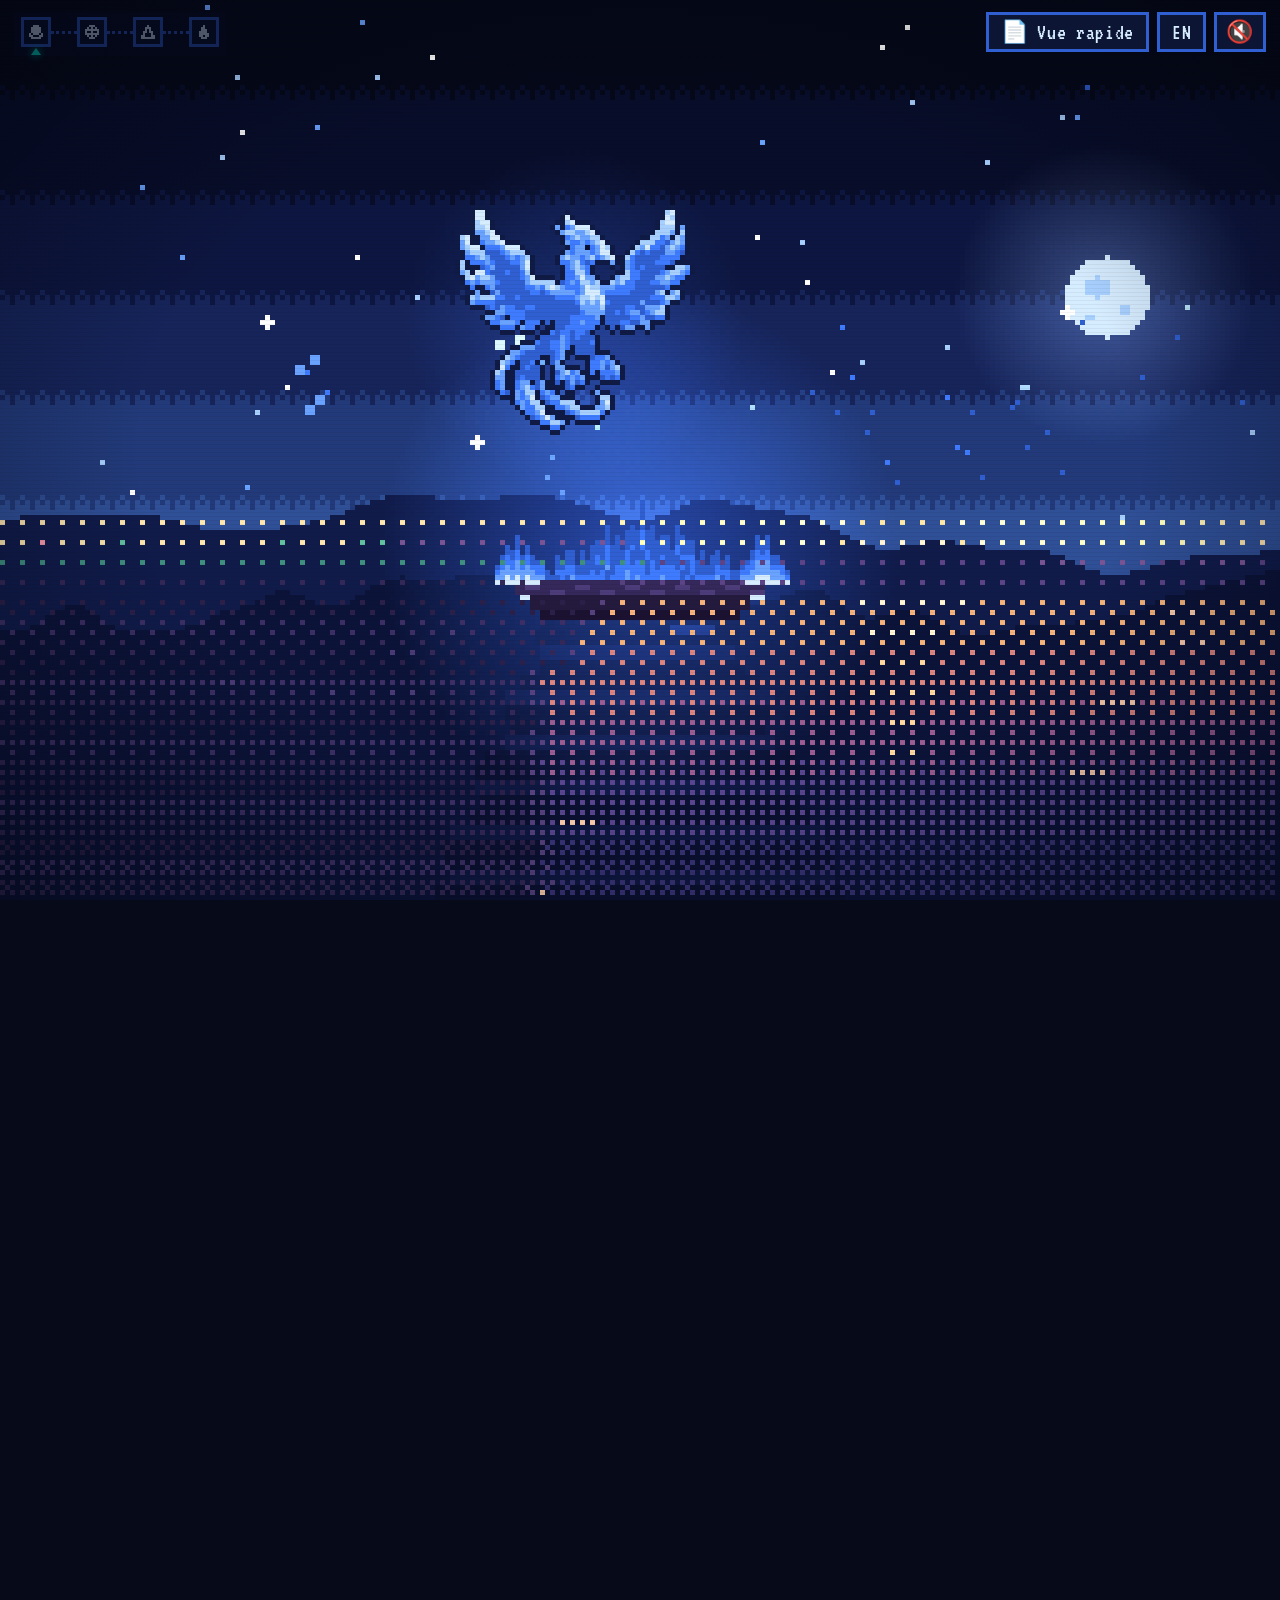
==== commit ff98e801: "feat: Portfolio v2 piloté au scroll Le tutoriel pixel art se parcourt désormais entièrement au scrol" ====
--- a/index.html
+++ b/index.html
@@ -4,7 +4,7 @@
   <meta charset="UTF-8" />
   <meta name="viewport" content="width=device-width, initial-scale=1, viewport-fit=cover" />
   <title>Nix-Phoe — Nick Mahandry Rasamoely | Portfolio</title>
-  <meta name="description" content="Portfolio de Nick Mahandry Rasamoely (Nix-Phoe), étudiant en informatique à l'Université de Sherbrooke, à la recherche d'un stage en développement logiciel C++ pour l'hiver 2027. Un tutoriel de jeu vidéo en pixel art guidé par Nix, le phénix bleu." />
+  <meta name="description" content="Portfolio de Nick Mahandry Rasamoely (Nix-Phoe), étudiant en informatique à l'Université de Sherbrooke, à la recherche d'un stage en développement logiciel C++ pour l'hiver 2027. Un tutoriel de jeu vidéo en pixel art piloté au scroll, guidé par Nix, le phénix bleu." />
   <meta name="theme-color" content="#070a18" />
   <link rel="icon" type="image/png" href="assets/phoenix.png" />
 
@@ -14,91 +14,64 @@
   <link rel="stylesheet" href="css/style.css" />
 
   <script>
-    // Tant que le jeu charge, on masque la version CV (sauf en file:// ou avec #cv,
+    // Tant que le jeu charge, on masque la vue rapide (sauf en file:// ou avec #cv,
     // où elle sert de rendu de secours). Si le jeu ne démarre pas, elle réapparaît.
     (function () {
       var d = document.documentElement, file = location.protocol === 'file:';
       if (!file && !/#cv\b/.test(location.hash)) d.className += ' boot';
       if (file) d.className += ' file';
+      if ('scrollRestoration' in history) history.scrollRestoration = 'manual';
       setTimeout(function () { if (!window.__nixReady) d.classList.remove('boot'); }, 5000);
     })();
   </script>
 </head>
 <body>
 
-  <!-- ══════════════════════ LE JEU ══════════════════════ -->
-  <div id="game" data-phase="title">
-    <canvas id="stage" aria-hidden="true"></canvas>
-    <div class="vignette" aria-hidden="true"></div>
+  <!-- ══════════════════════ LE JEU (piloté au scroll) ══════════════════════
+       Chaque zone est une <section> haute qui contient une scène épinglée
+       (position: sticky). Le décor est dessiné sur un seul canvas fixe, derrière.
+       Les panneaux sont générés par js/panels.js à partir de js/content.js. -->
+  <div id="game">
+    <div id="stage-box" aria-hidden="true">
+      <canvas id="stage"></canvas>
+      <div class="vignette"></div>
+    </div>
 
     <header id="hud">
-      <nav id="map" aria-label="Carte des zones" data-i18n-label="map"><ol id="map-list"></ol></nav>
+      <nav id="map" aria-label="Carte du monde" data-i18n-label="map">
+        <ol id="map-list"></ol>
+        <i id="map-pin" aria-hidden="true"></i>
+      </nav>
       <div class="hud-btns">
-        <button type="button" class="btn" id="btn-quick" data-act="quick"><span aria-hidden="true">📄</span> <span data-i18n="quick">Mode CV rapide</span></button>
+        <button type="button" class="btn" id="btn-quick" data-act="quick"><span aria-hidden="true">📄</span> <span data-i18n="quick">Vue rapide</span></button>
+        <button type="button" class="btn" id="btn-lang" data-act="lang" aria-label="Switch to English">EN</button>
         <button type="button" class="btn icon" id="btn-sound" data-act="sound" aria-pressed="false" aria-label="Son">🔇</button>
-        <button type="button" class="btn icon" id="btn-menu" data-act="menu" aria-label="Menu" aria-haspopup="dialog">☰</button>
       </div>
     </header>
 
-    <p id="banner" aria-live="polite"></p>
-
-    <section id="title" aria-label="Nix-Phoe">
-      <h1 class="logo">NIX-PHOE</h1>
-      <p id="title-sub">Portfolio — le tutoriel</p>
-      <ul id="title-menu"></ul>
-    </section>
-
-    <section id="panel" class="win" aria-labelledby="panel-title" hidden>
-      <header class="win-head">
-        <h2 id="panel-title"></h2>
-        <span id="panel-count"></span>
-      </header>
-      <div class="win-body" id="panel-body"></div>
-      <footer class="win-foot">
-        <button type="button" class="btn" id="panel-prev" data-act="prev"><span aria-hidden="true">◀</span> <span data-i18n="prev">Précédent</span></button>
-        <button type="button" class="btn btn-main" id="panel-next" data-act="next"><span id="panel-next-label">Suivant</span> <span aria-hidden="true">▶</span></button>
-      </footer>
-    </section>
-
-    <div id="dlg" class="dlg" hidden>
+    <nav id="tabs" aria-label="Quartiers du Monde des Projets" data-i18n-label="districts"><ul id="tab-list"></ul></nav>
+    <p id="banner" aria-hidden="true"></p>
+
+    <main id="track">
+      <section class="zone" id="z-title" data-zone="title"><div class="scene"></div></section>
+      <section class="zone" id="z-nest" data-zone="nest"><div class="scene"></div></section>
+      <section class="zone" id="z-world" data-zone="world"><div class="scene"></div></section>
+      <section class="zone" id="z-summit" data-zone="summit"><div class="scene"></div></section>
+      <section class="zone" id="z-save" data-zone="save"><div class="scene"></div></section>
+    </main>
+
+    <div id="dlg" class="dlg">
       <div class="dlg-tab"><img src="assets/phoenix.png" width="40" height="40" alt="" /><span>NIX</span></div>
-      <button type="button" class="dlg-skip" data-act="skip"><span aria-hidden="true">⏩</span> <span data-i18n="skip">Passer</span></button>
       <p class="dlg-text" aria-hidden="true"></p>
       <p class="dlg-live sr-only" aria-live="polite"></p>
       <span class="dlg-arrow" aria-hidden="true">▼</span>
     </div>
-
-    <div id="toast" role="status" hidden></div>
-
-    <section id="end" hidden>
-      <p class="end-title" data-i18n="theEnd">FIN ?</p>
-      <ul>
-        <li><button type="button" class="tm" id="end-replay" data-act="replay"><span data-i18n="replay">Rejouer le tutoriel</span></button></li>
-        <li><button type="button" class="tm" data-act="back-save"><span data-i18n="backSave">Retour au point de sauvegarde</span></button></li>
-        <li><button type="button" class="tm" data-act="quick"><span data-i18n="quick">Mode CV rapide</span></button></li>
-      </ul>
-    </section>
-
-    <div id="menu" role="dialog" aria-modal="true" aria-labelledby="menu-title" hidden>
-      <div class="win menu-win">
-        <h2 id="menu-title" data-i18n="menu">MENU</h2>
-        <ul>
-          <li><button type="button" class="tm" data-act="resume"><span data-i18n="resume">Reprendre</span></button></li>
-          <li><button type="button" class="tm" data-act="lang"><span data-i18n="language">Langue</span> : <b id="menu-lang">FRANÇAIS</b></button></li>
-          <li><button type="button" class="tm" data-act="sound"><span data-i18n="sound">Son</span> : <b id="menu-sound">NON</b></button></li>
-          <li><button type="button" class="tm" data-act="music"><span data-i18n="music">Musique</span> : <b id="menu-music">OUI</b></button></li>
-          <li><button type="button" class="tm" data-act="menu-quick"><span data-i18n="quick">Mode CV rapide</span></button></li>
-          <li><button type="button" class="tm" data-act="menu-title"><span data-i18n="toTitle">Écran titre</span></button></li>
-        </ul>
-      </div>
-    </div>
-
-    <p id="hint" aria-hidden="true"></p>
   </div>
 
-  <!-- ══════════════════════ MODE CV RAPIDE ══════════════════════
-       Rendu de secours sans JavaScript et contenu lu par les moteurs de recherche.
-       Le bloc entre QUICK:START et QUICK:END est généré depuis js/i18n.js :
+  <!-- ══════════════════════ VUE RAPIDE ══════════════════════
+       Version classique, sans dialogue ni animation. C'est aussi le rendu de secours
+       sans JavaScript et le HTML sémantique lu par les moteurs de recherche.
+       Le bloc entre QUICK:START et QUICK:END est généré depuis js/content.js :
            node tools/build-static.mjs
        (avec JavaScript, il est de toute façon régénéré au chargement) -->
   <div id="quick">
@@ -106,8 +79,8 @@
       <button type="button" class="btn btn-main js-only" id="q-play" data-act="play"><span aria-hidden="true">🎮</span> <span data-i18n="play">Jouer le tutoriel</span></button>
       <button type="button" class="btn js-only" id="q-lang" data-act="lang">EN</button>
     </div>
-    <p class="file-note">Le mode jeu a besoin d’un petit serveur web (ou de GitHub Pages) : <code>node tools/serve.mjs</code>. Voici la version CV.</p>
-    <noscript><p class="noscript-note">Active JavaScript pour jouer le tutoriel guidé par Nix le phénix. En attendant, voici la version CV.</p></noscript>
+    <p class="file-note">Le mode jeu a besoin d’un petit serveur web (ou de GitHub Pages) : <code>node tools/serve.mjs</code>. Voici la vue rapide.</p>
+    <noscript><p class="noscript-note">Active JavaScript pour jouer le tutoriel guidé par Nix le phénix. En attendant, voici la vue rapide.</p></noscript>
     <main id="quick-content">
 <!-- QUICK:START -->
     <header class="q-hero">
@@ -129,106 +102,124 @@
       <p>Étudiant au baccalauréat en informatique (régime coopératif) à l’Université de Sherbrooke, à la recherche d’un stage en développement logiciel C++ pour l’hiver 2027.</p>
       <dl class="q-langs">
         <dt>Langues</dt>
-        <dd>Français <span class="stars">★★★★★</span> <span aria-hidden="true">·</span> Anglais <span class="stars">★★★½ (oral) · ★★★★ (écrit)</span> <span aria-hidden="true">·</span> Malgache <span class="stars">langue maternelle</span></dd>
+        <dd>Français <span class="stars">★★★★★</span> <span aria-hidden="true">·</span> Anglais <span class="stars">★★★½ à l’oral · ★★★★ à l’écrit</span> <span aria-hidden="true">·</span> Malgache <span class="stars">langue maternelle</span></dd>
       </dl>
     </section>
 
+
+    <section id="q-featured">
+      <h2>Projet phare</h2>
+      <article class="card card-star">
+        <header class="card-head">
+          <h3>StickFlow <small>v2.2.0</small></h3>
+          <span class="card-links"><a class="card-link" href="https://stickflow.stickflow.workers.dev" target="_blank" rel="noopener">ESSAYER <span aria-hidden="true">↗</span></a><a class="card-link" href="https://github.com/Nix-Phoe/StickFlow" target="_blank" rel="noopener">GitHub <span aria-hidden="true">↗</span></a></span>
+        </header>
+        <p>Application d’animation de stickman par pivots, assistée par IA. Le principe : « l’IA assiste, l’utilisateur décide ».</p>
+        <div class="star-cols">
+          <div>
+            <h4>Fonctions IA</h4>
+            <ul><li><strong>Fluidité</strong> : génère les images intermédiaires entre les images clés (linéaire, spline Catmull-Rom, ease-in-out).</li><li><strong>Répétition</strong> : boucle fluide de la dernière image vers la première.</li></ul>
+            <p class="meta">Les images générées sont distinguées dans la timeline ; l’effet est non destructif.</p>
+          </div>
+          <div>
+            <h4>Éditeur complet</h4>
+            <ul><li>Timeline, pelure d’oignon, annuler / rétablir</li><li>Plusieurs personnages, coloration partielle</li><li>Calques de formes et de dessin, arrière-plans personnalisés</li><li>Formats 16:9, 9:16, 1:1, 4:5 · export GIF / PNG / MP4</li></ul>
+          </div>
+        </div>
+        <h4>Technique</h4>
+        <p>TypeScript et Vite, rendu WebGL 2, PWA installable et hors ligne, déployée sur Cloudflare Workers. Tests Vitest, intégration continue GitHub Actions, décisions d’architecture documentées (ADR).</p>
+        <ul class="tags"><li>TypeScript</li><li>Vite</li><li>WebGL 2</li><li>PWA</li><li>Cloudflare Workers</li><li>Vitest</li><li>GitHub Actions</li><li>ADR</li></ul>
+      </article>
+    </section>
+
     <section id="q-projects">
-      <h2>Projets</h2>
-      <h3 class="star">Projets C++</h3>
+      <h2>Autres projets</h2>
+      <h3>Les Terres du C++</h3>
       <div class="cards">
         <article class="card">
           <header class="card-head">
             <h4>Steins Gate Wave Sim</h4>
-            <a class="card-link" href="https://github.com/Nix-Phoe/Stein-s-Gate-wave-sims-" target="_blank" rel="noopener">GitHub <span aria-hidden="true">↗</span></a>
-          </header>
-          <p>Simulateur pédagogique de propagation d’ondes radio avec effet Doppler. Un émetteur mobile (trajectoire linéaire ou circulaire) et un récepteur fixe : distance, délai, décalage Doppler, atténuation en espace libre et signal reçu avec bruit gaussien. Le moteur physique (core/) n’a aucune dépendance Qt et est testé avec doctest ; les graphiques sont dessinés à la main avec QPainter.</p>
+            <span class="card-links"><a class="card-link" href="https://github.com/Nix-Phoe/Stein-s-Gate-wave-sims-" target="_blank" rel="noopener">GitHub <span aria-hidden="true">↗</span></a></span>
+          </header>
+          <p>Simulateur pédagogique de propagation d’ondes radio avec effet Doppler, en C++ / Qt Widgets / CMake. Le moteur physique n’a aucune dépendance Qt et est testé avec doctest ; les graphiques sont dessinés avec QPainter.</p>
           <ul class="tags"><li>C++</li><li>Qt Widgets</li><li>CMake</li><li>doctest</li><li>QPainter</li></ul>
         </article>
         <article class="card">
           <header class="card-head">
             <h4>PlatypusIMS</h4>
-            <a class="card-link" href="https://github.com/Nix-Phoe/PlatypusIMS" target="_blank" rel="noopener">GitHub <span aria-hidden="true">↗</span></a>
-          </header>
-          <p>Système de gestion d’inventaire pour un entrepôt de jeux vidéo : suivi des produits, ajustement automatique des stocks et détection des niveaux critiques. Architecture orientée objet, transactions, et séparation nette entre la logique métier et l’accès aux données.</p>
+            <span class="card-links"><a class="card-link" href="https://github.com/Nix-Phoe/PlatypusIMS" target="_blank" rel="noopener">GitHub <span aria-hidden="true">↗</span></a></span>
+          </header>
+          <p>Gestion d’inventaire d’un entrepôt de jeux vidéo en C++ + PostgreSQL : ajustement automatique des stocks, détection des niveaux critiques, transactions, logique métier séparée de l’accès aux données.</p>
           <ul class="tags"><li>C++</li><li>PostgreSQL</li><li>POO</li><li>Transactions</li></ul>
         </article>
         <article class="card">
           <header class="card-head">
-            <h4>Démineur</h4>
-            <span class="chip">Projet scolaire</span>
-          </header>
-          <p>Démineur à l’architecture orientée objet complète : le plateau, les cellules et l’algorithme de propagation récursive vivent dans des classes distinctes, avec une séparation stricte entre la logique et l’affichage.</p>
-          <ul class="tags"><li>C++</li><li>POO</li><li>Récursivité</li></ul>
-        </article>
-        <article class="card">
-          <header class="card-head">
-            <h4>Bataille navale</h4>
-            <span class="chip">Projet scolaire</span>
-          </header>
-          <p>Simulateur à états : classes de navires, grille et tour de jeu, avec validation des états et des règles de placement à chaque transition.</p>
-          <ul class="tags"><li>C++</li><li>Machine à états</li><li>POO</li></ul>
-        </article>
-      </div>
-      <h3 class="">Python &amp; données</h3>
+            <h4>Projets d’école</h4>
+            <span class="card-links"><span class="chip">Projets scolaires</span></span>
+          </header>
+          <p>Démineur et Bataille navale : architecture orientée objet, propagation récursive, simulateur à états avec validation des règles à chaque transition.</p>
+          <ul class="tags"><li>C++</li><li>POO</li><li>Récursivité</li><li>Machine à états</li></ul>
+        </article>
+      </div>
+      <h3>Le Laboratoire</h3>
       <div class="cards">
         <article class="card">
           <header class="card-head">
             <h4>Quality Data Toolkit</h4>
-            <a class="card-link" href="https://github.com/Nix-Phoe/Quality-Data-Toolkit-" target="_blank" rel="noopener">GitHub <span aria-hidden="true">↗</span></a>
-          </header>
-          <p>Simule le travail d’un analyste qualité dans un contexte inspiré de l’aérospatial : les CSV bruts de trois lignes de production sont nettoyés, fusionnés puis analysés — détection d’outliers par z-score, statistiques et graphiques.</p>
+            <span class="card-links"><a class="card-link" href="https://github.com/Nix-Phoe/Quality-Data-Toolkit-" target="_blank" rel="noopener">GitHub <span aria-hidden="true">↗</span></a></span>
+          </header>
+          <p>Simule un analyste qualité (contexte aérospatial) : nettoyage et fusion des CSV de 3 lignes de production, détection d’anomalies par z-score, graphiques.</p>
           <ul class="tags"><li>Python</li><li>pandas</li><li>numpy</li><li>matplotlib</li><li>seaborn</li></ul>
         </article>
         <article class="card">
           <header class="card-head">
             <h4>Incident Tracker</h4>
-            <a class="card-link" href="https://github.com/Nix-Phoe/Incident-Tracker" target="_blank" rel="noopener">GitHub <span aria-hidden="true">↗</span></a>
-          </header>
-          <p>Simule le suivi d’incidents d’une équipe CSIRT : génération de tickets synthétiques réalistes (sévérité pondérée, temps de résolution log-normal), KPI, suivi des SLA dépassés, graphiques et export pour Power BI. Données 100 % synthétiques.</p>
-          <ul class="tags"><li>Python</li><li>pandas</li><li>numpy</li><li>matplotlib</li><li>seaborn</li><li>faker</li><li>Power BI</li></ul>
+            <span class="card-links"><a class="card-link" href="https://github.com/Nix-Phoe/Incident-Tracker" target="_blank" rel="noopener">GitHub <span aria-hidden="true">↗</span></a></span>
+          </header>
+          <p>Suivi d’incidents d’une équipe CSIRT : tickets synthétiques réalistes, KPI, SLA dépassés, export Power BI.</p>
+          <ul class="tags"><li>Python</li><li>pandas</li><li>KPI</li><li>SLA</li><li>Power BI</li></ul>
         </article>
         <article class="card">
           <header class="card-head">
             <h4>La Liga Dashboard</h4>
-            <a class="card-link" href="https://github.com/Nix-Phoe/La-liga-dashboard-" target="_blank" rel="noopener">GitHub <span aria-hidden="true">↗</span></a>
-          </header>
-          <p>Tableau de bord de la saison La Liga 2025/26 : résumés de données et probabilités de victoire en face-à-face.</p>
+            <span class="card-links"><a class="card-link" href="https://github.com/Nix-Phoe/La-liga-dashboard-" target="_blank" rel="noopener">GitHub <span aria-hidden="true">↗</span></a></span>
+          </header>
+          <p>Saison 2025/26 : résumés de données et probabilités de victoire en face-à-face.</p>
           <ul class="tags"><li>React</li><li>Recharts</li><li>JavaScript</li></ul>
         </article>
       </div>
-      <h3 class="">Web, outils &amp; jeux</h3>
+      <h3>L’Arcade</h3>
       <div class="cards">
         <article class="card">
           <header class="card-head">
             <h4>STUDY-HOMIE</h4>
-            <a class="card-link" href="https://github.com/Nix-Phoe/STUDY-HOMIE" target="_blank" rel="noopener">GitHub <span aria-hidden="true">↗</span></a>
-          </header>
-          <p>Application qui génère un plan d’étude personnalisé selon la matière, le niveau, les objectifs et le temps disponible. Génération via l’API Claude d’Anthropic.</p>
+            <span class="card-links"><a class="card-link" href="https://github.com/Nix-Phoe/STUDY-HOMIE" target="_blank" rel="noopener">GitHub <span aria-hidden="true">↗</span></a></span>
+          </header>
+          <p>Plan d’étude personnalisé généré avec l’API Claude.</p>
           <ul class="tags"><li>React</li><li>Vite</li><li>API Claude</li></ul>
         </article>
         <article class="card">
           <header class="card-head">
             <h4>time-sphere</h4>
-            <a class="card-link" href="https://github.com/Nix-Phoe/time-sphere" target="_blank" rel="noopener">GitHub <span aria-hidden="true">↗</span></a>
-          </header>
-          <p>Extension Chrome (Manifest V3) pour poser des signets à des horodatages précis dans les vidéos YouTube.</p>
-          <ul class="tags"><li>JavaScript</li><li>Chrome Manifest V3</li><li>chrome.storage</li></ul>
+            <span class="card-links"><a class="card-link" href="https://github.com/Nix-Phoe/time-sphere" target="_blank" rel="noopener">GitHub <span aria-hidden="true">↗</span></a></span>
+          </header>
+          <p>Extension Chrome (Manifest V3) : des signets à des moments précis des vidéos YouTube.</p>
+          <ul class="tags"><li>JavaScript</li><li>Chrome Manifest V3</li></ul>
         </article>
         <article class="card">
           <header class="card-head">
             <h4>Don’t Be BrainDead 😈</h4>
-            <a class="card-link" href="https://github.com/Nix-Phoe/Don-t-Be-BrainDead-" target="_blank" rel="noopener">GitHub <span aria-hidden="true">↗</span></a>
-          </header>
-          <p>Quiz de culture générale : 3 niveaux (facile, moyen, difficile), 5 questions par niveau, un chrono de 30 s par question et un message final selon le score.</p>
-          <ul class="tags"><li>HTML</li><li>CSS</li><li>JavaScript</li><li>JSON</li></ul>
+            <span class="card-links"><a class="card-link" href="https://github.com/Nix-Phoe/Don-t-Be-BrainDead-" target="_blank" rel="noopener">GitHub <span aria-hidden="true">↗</span></a></span>
+          </header>
+          <p>Quiz à 3 niveaux, chrono de 30 s par question.</p>
+          <ul class="tags"><li>HTML</li><li>CSS</li><li>JavaScript</li></ul>
         </article>
         <article class="card">
           <header class="card-head">
             <h4>Le jeu du pendu</h4>
-            <a class="card-link" href="https://github.com/Nix-Phoe/Le-jeu-du-pendu" target="_blank" rel="noopener">GitHub <span aria-hidden="true">↗</span></a>
-          </header>
-          <p>Jeu du pendu interactif : saisie des lettres au clavier, 10 essais et un bouton Rejouer.</p>
+            <span class="card-links"><a class="card-link" href="https://github.com/Nix-Phoe/Le-jeu-du-pendu" target="_blank" rel="noopener">GitHub <span aria-hidden="true">↗</span></a></span>
+          </header>
+          <p>Jeu du pendu : 10 essais, bouton Rejouer.</p>
           <ul class="tags"><li>Python</li><li>Pygame</li></ul>
         </article>
       </div>
@@ -239,23 +230,23 @@
       <div class="q-skills">
         <div class="q-branch main">
           <h3>C++</h3>
-          <ul class="tags"><li>Programmation orientée objet</li><li>Conception de classes</li><li>Architecture modulaire</li><li>Séparation logique / affichage</li><li>Gestion mémoire</li><li>Interfaces interactives</li></ul>
+          <ul class="tags"><li>POO</li><li>Architecture modulaire</li><li>Séparation logique / affichage</li><li>Gestion mémoire</li></ul>
         </div>
         <div class="q-branch">
           <h3>Génie logiciel</h3>
-          <ul class="tags"><li>Conception OO</li><li>Architecture testable</li><li>Tests &amp; validation</li><li>Revue de code</li><li>Versionnement</li></ul>
+          <ul class="tags"><li>Tests</li><li>Revue de code</li><li>Versionnement</li></ul>
         </div>
         <div class="q-branch">
-          <h3>Simulation &amp; calcul</h3>
-          <ul class="tags"><li>Modélisation d’états et de règles</li><li>Calcul numérique</li><li>Statistiques</li><li>Détection d’anomalies</li><li>Visualisation de données</li></ul>
+          <h3>Simulation &amp; données</h3>
+          <ul class="tags"><li>Modélisation d’états et de règles</li><li>Calcul numérique</li><li>Statistiques</li><li>Visualisation</li></ul>
         </div>
         <div class="q-branch">
           <h3>Autres langages</h3>
-          <ul class="tags"><li>Python</li><li>Java</li><li>JavaScript</li><li>SQL</li><li>HTML5</li><li>CSS</li><li>React</li></ul>
+          <ul class="tags"><li>Python</li><li>Java</li><li>JavaScript</li><li>TypeScript</li><li>SQL</li><li>HTML/CSS</li><li>React</li></ul>
         </div>
         <div class="q-branch">
           <h3>Outils</h3>
-          <ul class="tags"><li>UNIX/Linux</li><li>Windows</li><li>PostgreSQL</li><li>Docker</li><li>Git</li><li>GitHub</li><li>GitLab</li><li>Visual Studio</li><li>CLion</li><li>VS Code</li><li>AWS</li></ul>
+          <ul class="tags"><li>Linux</li><li>PostgreSQL</li><li>Docker</li><li>Git / GitHub / GitLab</li><li>CLion</li><li>Visual Studio</li><li>AWS</li></ul>
         </div>
       </div>
     </section>
@@ -266,12 +257,12 @@
         <article class="card">
           <header class="card-head"><h4>AWS Certified Cloud Practitioner</h4><span class="chip">Juillet 2026</span></header>
           <p>Amazon Web Services</p>
-          <ul class="tags"><li>Infonuagique</li><li>Services principaux</li><li>Sécurité</li><li>Architecture</li></ul>
+          <ul class="tags"><li>Infonuagique</li><li>Services principaux</li><li>Sécurité</li></ul>
         </article>
         <article class="card">
           <header class="card-head"><h4>Qiskit Global Summer School 2026</h4><span class="chip">Juillet 2026</span></header>
           <p>IBM Quantum</p>
-          <ul class="tags"><li>Algorithmes quantiques</li><li>Circuits</li><li>Simulation numérique</li><li>Python</li></ul>
+          <ul class="tags"><li>Algorithmes quantiques</li><li>Circuits</li><li>Simulation</li><li>Python</li></ul>
         </article>
       </div>
     </section>
@@ -282,21 +273,21 @@
         <h3>Opérateur de production — MANN+HUMMEL</h3>
         <p class="meta">Trois-Rivières, QC <span aria-hidden="true">·</span> Mai – août 2025</p>
         <ul><li>Assemblage selon les spécifications client</li><li>Inspection qualité</li><li>Préparation des expéditions</li></ul>
-        <p class="perk">Rigueur et souci du détail — les mêmes réflexes que pour les tests et la qualité logicielle.</p>
+        <p class="perk">Rigueur et souci du détail : les mêmes réflexes que pour les tests en logiciel.</p>
       </article>
     </section>
 
     <section id="q-edu">
       <h2>Formation</h2>
       <article class="entry">
-        <h3>Baccalauréat en informatique (régime coopératif)</h3>
-        <p class="meta">Université de Sherbrooke <span aria-hidden="true">·</span> Août 2025 – Déc. 2028</p>
-        <p>Excellent rendement scolaire.</p>
+        <h3>Baccalauréat en informatique (coop)</h3>
+        <p class="meta">Université de Sherbrooke <span aria-hidden="true">·</span> août 2025 – déc. 2028</p>
+        <p>Excellent rendement scolaire</p>
       </article>
       <article class="entry">
         <h3>Certificat préparatoire en génie, sciences et santé</h3>
-        <p class="meta">Université de Sherbrooke <span aria-hidden="true">·</span> Août 2024 – Avril 2025</p>
-        <p>Mathématiques et physique.</p>
+        <p class="meta">Université de Sherbrooke <span aria-hidden="true">·</span> 2024 – 2025</p>
+        
       </article>
     </section>
 
--- a/css/style.css
+++ b/css/style.css
@@ -1,13 +1,16 @@
 /* ═══════════════════════════════════════════════════════════
-   Nix-Portfolio — tutoriel de jeu vidéo en pixel art
-   1. Jetons de design   2. Base   3. Jeu (HUD, titre, dialogue, panneaux)
-   4. Mode CV rapide     5. Responsive   6. Mouvement réduit
+   Nix-Portfolio — tutoriel de jeu vidéo en pixel art, piloté au scroll
+   1. Jetons de design   2. Base   3. Jeu (sections épinglées, HUD, dialogue, panneaux)
+   4. Vue rapide         5. Responsive   6. Mouvement réduit
+
+   Pendant le scroll, le JavaScript n'écrit que `opacity` et `transform`
+   (+ le dessin du canvas) : aucune propriété de mise en page.
    ═══════════════════════════════════════════════════════════ */
 
 /* ───────── 1. Jetons ───────── */
 :root {
   --ink: #070a18;
-  --panel: rgba(8, 13, 36, 0.86);
+  --panel: rgba(8, 13, 36, 0.88);
   --navy: #1b2a5c;
   --navy-d: #0f1a45;
   --b1: #2f5fd0;
@@ -23,12 +26,16 @@
   --f-ui: 'VT323', 'Courier New', monospace;
   --f-body: 'DM Sans', system-ui, sans-serif;
   --px: 4px;                      /* épaisseur d'un « pixel » d'interface */
+  --gap: 60;                      /* longueur d'une transition entre zones, en vh (voir TRANSITION_VH) */
+  --side: clamp(20px, 4.5vw, 80px);
+  --dlg-h: 190px;                 /* place réservée à la boîte de dialogue, en bas */
+  --top-h: 70px;                  /* place réservée au HUD, en haut */
 }
 
 /* ───────── 2. Base ───────── */
 *, *::before, *::after { box-sizing: border-box; }
 [hidden] { display: none !important; }
-html { -webkit-text-size-adjust: 100%; }
+html { -webkit-text-size-adjust: 100%; overflow-anchor: none; scrollbar-color: var(--b1) var(--ink); }
 body {
   margin: 0;
   background: var(--ink);
@@ -36,7 +43,6 @@
   font-family: var(--f-body);
   min-height: 100vh;
 }
-html.game, html.game body { overflow: hidden; height: 100%; }
 button { font: inherit; color: inherit; cursor: pointer; }
 ul, ol { list-style: none; margin: 0; padding: 0; }
 h1, h2, h3, h4, p, dl, dd { margin: 0; }
@@ -54,7 +60,7 @@
 html.ready .js-only { display: inline-flex; }
 
 /* Bordure pixel double (cyan + marine) avec coins en escalier */
-.pix, .win, .dlg, .dlg-tab, #banner, #toast {
+.pix, .win, .dlg, .dlg-tab, #banner {
   --bd: var(--cyan); --bd2: var(--navy);
   box-shadow:
     0 calc(var(--px) * -1) 0 0 var(--bd), 0 var(--px) 0 0 var(--bd),
@@ -72,7 +78,6 @@
 }
 .btn:hover, .btn:focus-visible { border-color: var(--cyan); color: #fff; }
 .btn-main { background: var(--b1); border-color: var(--b3); color: #fff; }
-.btn[disabled] { opacity: 0.35; cursor: default; }
 .btn.icon { padding: 6px 9px; min-width: 40px; justify-content: center; }
 
 .tags { display: flex; flex-wrap: wrap; gap: 6px; }
@@ -82,13 +87,11 @@
 .stars { color: var(--gold); white-space: nowrap; }
 
 /* ───────── 3. Le jeu ───────── */
-#game { position: fixed; inset: 0; overflow: hidden; background: var(--ink); font-family: var(--f-ui); user-select: none; -webkit-user-select: none; }
-#stage { position: absolute; left: 0; top: 0; image-rendering: pixelated; image-rendering: crisp-edges; image-rendering: pixelated; cursor: pointer; }
-#stage.shake { animation: shake 0.42s steps(7) both; }
-@keyframes shake {
-  0% { transform: translate(0, 10px); } 15% { transform: translate(-8px, -6px); } 30% { transform: translate(7px, 5px); }
-  45% { transform: translate(-5px, 3px); } 60% { transform: translate(4px, -3px); } 80% { transform: translate(-2px, 1px); } 100% { transform: none; }
-}
+#game { font-family: var(--f-ui); }
+
+/* Le décor : un canvas fixe derrière toutes les sections */
+#stage-box { position: fixed; left: 0; top: 0; width: 100%; height: 100vh; height: 100lvh; overflow: hidden; background: var(--ink); z-index: 0; }
+#stage { position: absolute; left: 0; top: 0; image-rendering: crisp-edges; image-rendering: pixelated; }
 .vignette {
   position: absolute; inset: 0; pointer-events: none;
   background:
@@ -96,51 +99,70 @@
     radial-gradient(ellipse at center, transparent 55%, rgba(2, 4, 14, 0.5) 100%);
 }
 
+/* Sections épinglées : la hauteur de la section donne la durée de la zone au scroll.
+   Deux sections se chevauchent pour que la transition dure --gap vh. */
+#track { position: relative; z-index: 1; }
+.zone {
+  position: relative; pointer-events: none;
+  height: calc((var(--len, 100) + 100) * 1vh);
+  margin-bottom: calc((100 - var(--gap)) * -1vh);
+}
+.zone:last-child { margin-bottom: 0; }
+.scene { position: sticky; top: 0; height: 100vh; height: 100lvh; overflow: hidden; }
+
 /* HUD : carte du monde + boutons */
 #hud {
-  position: absolute; inset: 0 0 auto 0; z-index: 30; pointer-events: none;
+  position: fixed; inset: 0 0 auto 0; z-index: 30; pointer-events: none;
   display: flex; align-items: flex-start; justify-content: space-between; flex-wrap: wrap; gap: 10px;
   padding: max(12px, env(safe-area-inset-top)) 14px 0;
 }
 #hud > * { pointer-events: auto; }
 .hud-btns { display: flex; gap: 8px; margin-left: auto; }
-#game[data-phase='title'] #map { visibility: hidden; }
-#map ol { display: flex; align-items: center; background: rgba(8, 13, 36, 0.7); padding: 5px 7px; }
+#map { position: relative; background: rgba(8, 13, 36, 0.72); padding: 5px 7px 9px; transition: opacity 0.2s; }
+#game[data-zone='title'] #map { opacity: 0.35; }
+#map ol { display: flex; align-items: center; }
 #map li { display: flex; align-items: center; }
-#map li + li::before { content: ''; width: 12px; border-top: 3px dotted var(--b1); }
+#map li + li::before { content: ''; width: 26px; border-top: 3px dotted var(--b1); }
 .node {
   width: 30px; height: 30px; padding: 0; display: grid; place-items: center;
-  background: #0b1230; border: 3px solid var(--navy); opacity: 0.55;
-}
-.node img { width: 14px; height: 14px; image-rendering: pixelated; }
-.node.seen { opacity: 1; border-color: var(--b1); }
-.node:hover { border-color: var(--b4); opacity: 1; }
-.node.cur { opacity: 1; border-color: var(--cyan); background: var(--navy); animation: pulse 1s steps(2) infinite; }
-@keyframes pulse { 0% { box-shadow: 0 0 0 0 var(--cyan); } 100% { box-shadow: 0 0 0 3px rgba(0, 255, 224, 0.35); } }
-
-/* Nom de la zone qui tombe du haut */
+  background: #0b1230; border: 3px solid var(--navy);
+}
+.node img { width: 14px; height: 14px; image-rendering: pixelated; opacity: 0.6; }
+.node.seen { border-color: var(--b1); }
+.node.seen img { opacity: 1; }
+.node:hover, .node:focus-visible { border-color: var(--b4); }
+.node.cur { border-color: var(--cyan); background: var(--navy); }
+/* marqueur qui avance avec le scroll */
+#map-pin {
+  position: absolute; left: 0; bottom: 1px; width: 0; height: 0; margin-left: -5px;
+  border: 5px solid transparent; border-top: 0; border-bottom: 7px solid var(--cyan);
+  filter: drop-shadow(0 0 4px var(--cyan)); will-change: transform;
+}
+
+/* Onglets de quartiers (zone 2) */
+#tabs { position: fixed; left: 50%; top: max(12px, env(safe-area-inset-top)); translate: -50% 0; z-index: 29; opacity: 0; pointer-events: none; will-change: opacity, transform; }
+#tabs.on { pointer-events: auto; }
+#tabs ul { display: flex; gap: 4px; padding: 4px; background: rgba(8, 13, 36, 0.8); }
+.tab { font: 22px/1 var(--f-ui); letter-spacing: 0.03em; white-space: nowrap; padding: 6px 12px; background: none; border: 2px solid transparent; color: var(--b4); }
+.tab:hover, .tab:focus-visible { border-color: var(--b3); color: #fff; }
+.tab.cur { background: var(--cyan); color: var(--ink); }
+
+/* Nom de la zone qui tombe du haut (position liée au scroll) */
 #banner {
-  position: absolute; left: 20px; right: 20px; top: 84px; z-index: 25; width: fit-content; margin: 0 auto;
-  transform: translateY(-300%); opacity: 0; pointer-events: none; text-align: center;
+  position: fixed; left: 20px; right: 20px; top: 84px; z-index: 25; width: fit-content; margin: 0 auto;
+  transform: translate3d(0, -340%, 0); pointer-events: none; text-align: center; will-change: transform;
   font: 700 clamp(14px, 2.3vw, 27px)/1.25 var(--f-title); letter-spacing: 0.02em; color: #fff;
   background: var(--panel); padding: 8px 22px; --bd: var(--gold);
 }
-#banner.show { animation: banner 2.8s both; }
-@keyframes banner {
-  0% { transform: translateY(-300%); opacity: 0; }
-  9% { transform: translateY(10px); opacity: 1; }
-  13% { transform: translateY(-4px); }
-  17%, 82% { transform: translateY(0); opacity: 1; }
-  100% { transform: translateY(-300%); opacity: 0; }
-}
-@keyframes bannerFade { 0%, 100% { opacity: 0; } 12%, 85% { opacity: 1; } }
 
 /* Écran titre */
-#title {
-  position: absolute; inset: 0; z-index: 10; cursor: pointer;
-  display: flex; flex-direction: column; align-items: center; text-align: center;
+.title-ui {
+  position: absolute; inset: 0; display: flex; flex-direction: column; align-items: center; text-align: center;
   padding: clamp(70px, 11vh, 130px) 16px clamp(34px, 7vh, 80px);
-}
+  padding-bottom: calc(clamp(34px, 7vh, 80px) + 100lvh - 100svh);
+  will-change: opacity, transform;
+}
+.title-ui.on button { pointer-events: auto; }
 .logo {
   font: 700 clamp(38px, 9.4vw, 112px)/0.95 var(--f-title); letter-spacing: 0;
   background: linear-gradient(105deg, var(--b2) 0%, var(--b4) 38%, #fff 50%, var(--b4) 62%, var(--b2) 100%);
@@ -150,35 +172,30 @@
   animation: shine 4.5s ease-in-out infinite;
 }
 @keyframes shine { 0%, 35% { background-position: 100% 0; } 70%, 100% { background-position: 0 0; } }
-#title-sub { margin-top: 10px; font: 24px var(--f-ui); letter-spacing: 0.18em; color: var(--b4); text-transform: uppercase; text-shadow: 0 2px 0 var(--navy-d); }
-#title-menu { margin-top: auto; display: grid; gap: 8px; justify-items: center; }
+.title-sub { margin-top: 10px; font: 24px var(--f-ui); letter-spacing: 0.18em; color: var(--b4); text-transform: uppercase; text-shadow: 0 2px 0 var(--navy-d); }
+.title-bottom { margin-top: auto; display: grid; gap: 6px; justify-items: center; }
+.scroll-cue { font: 40px/1.05 var(--f-ui); letter-spacing: 0.06em; color: #fff; text-shadow: 0 2px 0 var(--navy-d), 0 0 12px rgba(7, 10, 24, 0.9); animation: blink 1.1s steps(1) infinite; }
+@keyframes blink { 0%, 100% { opacity: 1; } 55% { opacity: 0.15; } }
+.title-hint { font: 19px var(--f-ui); color: var(--muted); text-shadow: 0 1px 0 #000; }
+.lang-menu { display: flex; gap: 14px; margin-top: 6px; }
 .tm {
-  background: none; border: 0; padding: 3px 12px 3px 4px; font: 30px/1.05 var(--f-ui); letter-spacing: 0.06em;
+  background: none; border: 0; padding: 3px 12px 3px 4px; font: 26px/1.05 var(--f-ui); letter-spacing: 0.06em;
   color: var(--b5); text-shadow: 0 2px 0 var(--navy-d), 0 0 12px rgba(7, 10, 24, 0.9); text-align: left;
 }
 .tm::before { content: '▶'; display: inline-block; width: 1.1em; color: var(--cyan); visibility: hidden; }
 .tm:hover::before, .tm:focus-visible::before, .tm.sel::before { visibility: visible; }
 .tm:hover, .tm:focus-visible { color: #fff; }
 .tm.sel { color: var(--cyan); }
-.tm small { display: block; padding-left: 1.1em; font-size: 20px; color: var(--muted); }
-.tm.start { font-size: 40px; color: #fff; }
-.tm.blink { animation: blink 1.1s steps(1) infinite; }
-@keyframes blink { 0%, 100% { opacity: 1; } 55% { opacity: 0.15; } }
-.tm-lang { display: flex; gap: 14px; margin-top: 4px; }
-.tm-lang .tm { font-size: 26px; }
-#hint { position: absolute; left: 0; right: 0; bottom: 8px; z-index: 11; text-align: center; font: 18px var(--f-ui); color: var(--muted); pointer-events: none; text-shadow: 0 1px 0 #000; }
-#game:not([data-phase='title']) #hint { display: none; }
 
 /* Boîte de dialogue */
 .dlg {
-  position: absolute; left: 50%; bottom: max(20px, env(safe-area-inset-bottom)); z-index: 20;
-  transform: translateX(-50%); width: min(940px, calc(100% - 44px)); min-height: 138px;
-  padding: 24px 30px 26px; cursor: pointer;
+  position: fixed; left: 50%; bottom: max(20px, env(safe-area-inset-bottom)); translate: -50% 0; z-index: 20;
+  width: min(940px, calc(100% - 44px)); min-height: 124px;
+  padding: 22px 30px 22px; opacity: 0; pointer-events: none; will-change: opacity, transform;
   background: var(--panel); -webkit-backdrop-filter: blur(6px); backdrop-filter: blur(6px);
   font: 31px/1.12 var(--f-ui); letter-spacing: 0.02em; color: var(--text);
-  animation: rise 0.18s steps(3) both;
-}
-@keyframes rise { 0% { transform: translate(-50%, 14px); opacity: 0; } 100% { transform: translate(-50%, 0); opacity: 1; } }
+}
+.dlg.on { pointer-events: auto; cursor: pointer; }
 .dlg-tab {
   position: absolute; left: 18px; top: -40px; display: flex; align-items: center; gap: 8px;
   padding: 2px 14px 2px 3px; background: var(--navy); --px: 3px;
@@ -186,8 +203,6 @@
 }
 .dlg-tab img { width: 34px; height: 34px; display: block; animation: bob 1s steps(2) infinite; }
 @keyframes bob { 0% { transform: translateY(0); } 50% { transform: translateY(-2px); } }
-.dlg-skip { position: absolute; top: -34px; right: 14px; background: rgba(8, 13, 36, 0.8); border: 0; padding: 3px 10px; font: 20px var(--f-ui); color: var(--muted); }
-.dlg-skip:hover, .dlg-skip:focus-visible { color: #fff; }
 .dlg-text { min-height: 2.24em; padding-right: 18px; }
 .kw { color: var(--cyan); text-shadow: 0 0 9px rgba(0, 255, 224, 0.45); }
 .ghost { visibility: hidden; }
@@ -195,70 +210,104 @@
 .dlg-arrow.on { opacity: 1; animation: bounce 0.5s steps(2) infinite alternate; }
 @keyframes bounce { 0% { transform: translateY(-4px); } 100% { transform: translateY(2px); } }
 
-/* Fenêtres (panneau d'info, menu) */
+/* Panneaux (fenêtres « menu de jeu ») */
 .win { background: var(--panel); -webkit-backdrop-filter: blur(6px); backdrop-filter: blur(6px); color: var(--text); }
-#panel {
-  position: absolute; z-index: 20; right: clamp(20px, 4.5vw, 80px); top: 50%; transform: translateY(-46%);
-  width: min(600px, 54vw); max-height: calc(100% - 150px);
-  display: flex; flex-direction: column; font: 22px/1.2 var(--f-ui); letter-spacing: 0.02em;
-  user-select: text; -webkit-user-select: text;
-}
-#panel.in { animation: pop 0.22s steps(4) both; }
-@keyframes pop { 0% { opacity: 0; clip-path: inset(46% 0 46% 0); } 100% { opacity: 1; clip-path: inset(-20px); } }
+.panel {
+  position: absolute; top: calc(50% - (var(--dlg-h) - var(--top-h)) / 2); translate: 0 -50%;
+  width: min(540px, 43vw); max-height: calc(100svh - var(--dlg-h) - var(--top-h) - 30px);
+  display: flex; flex-direction: column; opacity: 0; pointer-events: none; will-change: opacity, transform;
+  font: 22px/1.2 var(--f-ui); letter-spacing: 0.02em;
+}
+.panel.on, .pcard.peek { pointer-events: auto; }
+.pcard.peek { opacity: 1 !important; transform: none !important; z-index: 3; }
+.zone[data-side='right'] .panel { right: var(--side); }
+.zone[data-side='left'] .panel { left: var(--side); }
 .win-head { display: flex; justify-content: space-between; align-items: baseline; gap: 12px; padding: 9px 18px; background: var(--navy); }
 .win-head h2 { font: 700 15px var(--f-title); letter-spacing: 0.06em; color: var(--b5); }
-#panel-count { color: var(--cyan); white-space: nowrap; }
-.win-body { padding: 18px 20px; overflow-y: auto; overscroll-behavior: contain; scrollbar-color: var(--b1) transparent; }
-.win-foot { display: flex; justify-content: space-between; gap: 10px; padding: 10px 18px 14px; border-top: 3px dotted var(--navy); }
+.win-tag { color: var(--cyan); white-space: nowrap; }
+.win-body { padding: 16px 20px 18px; overflow-y: auto; scrollbar-color: var(--b1) transparent; }
 .win-body h3 { font: 700 22px/1.15 var(--f-title); color: #fff; }
-
-.status-top { display: flex; align-items: center; gap: 16px; margin-bottom: 14px; }
-.portrait { width: 64px; height: 64px; outline: 3px solid var(--b1); outline-offset: 0; }
+.win-body h4 { font: 700 13px var(--f-title); letter-spacing: 0.06em; color: var(--b4); text-transform: uppercase; }
+
+/* fiche joueur */
+.status-top { display: flex; align-items: center; gap: 16px; margin-bottom: 12px; }
+.portrait { width: 64px; height: 64px; outline: 3px solid var(--b1); flex: none; }
 .status-name { font: 700 20px/1.15 var(--f-title); color: #fff; }
-.status-handle { color: var(--cyan); }
-.stats { display: grid; grid-template-columns: max-content 1fr; gap: 7px 16px; }
+.status-motto { color: var(--b4); margin-top: 3px; }
+.stats { display: grid; grid-template-columns: max-content minmax(0, 1fr); gap: 6px 16px; }
+.stats .stars { white-space: normal; }
 .stats dt { color: var(--muted); text-transform: uppercase; font-size: 19px; padding-top: 1px; }
 .stats dd.hl { color: var(--cyan); }
-.stats em { font-style: normal; color: var(--b4); }
-
-.quests { display: grid; gap: 18px; }
-.quest { padding-left: 16px; border-left: 4px solid var(--b1); }
-.quest:first-child { border-color: var(--cyan); }
-.quest-status { font-size: 18px; color: var(--gold); letter-spacing: 0.12em; }
-.quest h3 { font-size: 18px; margin: 2px 0 4px; }
-
-.tree { position: relative; display: grid; gap: 13px; padding-left: 20px; }
-.tree::before { content: ''; position: absolute; left: 5px; top: 12px; bottom: 14px; width: 4px; background: repeating-linear-gradient(var(--b1) 0 4px, transparent 4px 8px); }
-.branch { position: relative; }
-.branch::before { content: ''; position: absolute; left: -15px; top: 11px; width: 13px; height: 4px; background: var(--b1); }
-.branch h3 { display: flex; align-items: center; gap: 10px; font-size: 16px; color: var(--b4); margin-bottom: 6px; }
-.branch.main h3 { font-size: 26px; color: var(--cyan); }
+.stats em { font-style: normal; color: var(--gold); }
+.stats b { font-weight: 400; color: #fff; }
+.edu li + li { margin-top: 3px; }
+
+/* arbre de compétences : les branches s'allument avec le scroll */
+.tree { position: relative; display: grid; gap: 11px; padding-left: 40px; }
+.tree::before { content: ''; position: absolute; left: 25px; top: 26px; bottom: 30px; width: 4px; background: repeating-linear-gradient(var(--b1) 0 4px, transparent 4px 8px); }
+.branch { position: relative; opacity: 0.2; will-change: opacity; }
+.branch::before { content: ''; position: absolute; left: -15px; top: 9px; width: 13px; height: 4px; background: var(--b1); }
+.branch h3 { display: flex; align-items: center; gap: 10px; font-size: 15px; color: var(--b4); margin-bottom: 5px; }
+.branch.main h3 { font-size: 24px; color: var(--cyan); }
 .gem { width: 10px; height: 10px; background: var(--b2); transform: rotate(45deg); outline: 3px solid var(--navy); flex: none; }
 .branch.main .gem { width: 14px; height: 14px; background: var(--cyan); }
-.branch ul { display: flex; flex-wrap: wrap; gap: 6px; }
+.branch ul { display: flex; flex-wrap: wrap; gap: 5px; }
 .branch li { font-size: 20px; line-height: 1.1; padding: 2px 8px; color: var(--b5); background: #0c1634; border: 2px solid var(--b1); }
 .branch.main li { font-size: 22px; border-color: var(--cyan); color: #fff; }
-#panel.in .branch h3, #panel.in .branch li { animation: unlock 0.5s steps(5) both; animation-delay: var(--d, 0s); }
-@keyframes unlock { 0% { opacity: 0.12; filter: grayscale(1); } 55% { opacity: 1; filter: brightness(2.2); } 100% { opacity: 1; filter: none; } }
-
-.item { display: grid; gap: 12px; justify-items: start; }
-.item-name { font-size: 25px !important; color: var(--cyan) !important; text-shadow: 0 0 14px rgba(0, 255, 224, 0.35); }
+
+/* cartes d'objet (projets) */
+.item { display: grid; gap: 10px; justify-items: start; }
+.item-name { font-size: 24px !important; color: var(--cyan) !important; text-shadow: 0 0 14px rgba(0, 255, 224, 0.35); }
 .item-desc { color: var(--text); }
-.btn-link { font-size: 24px; background: var(--b1); border-color: var(--b3); color: #fff; padding: 8px 14px; margin-top: 2px; }
-
-.cert { display: flex; gap: 18px; align-items: center; }
-.badge { width: 96px; height: 96px; image-rendering: pixelated; flex: none; animation: bob 1.2s steps(2) infinite; }
+.item-links { display: flex; flex-wrap: wrap; gap: 8px; }
+.btn-link { font-size: 23px; background: var(--b1); border-color: var(--b3); color: #fff; padding: 7px 12px; }
+.btn-live { background: #0a3a36; border-color: var(--cyan); color: var(--cyan); }
+.bullets { display: grid; gap: 3px; }
+.bullets li::before { content: '▸ '; color: var(--cyan); }
+.bullets b { font-weight: 400; color: var(--gold); }
+.note { color: var(--muted); }
+.featured { --bd: var(--gold); }
+.featured .win-head h2 { color: var(--gold); }
+.pages { display: grid; width: 100%; }
+.pg { grid-area: 1 / 1; display: grid; gap: 8px; align-content: start; opacity: 0; will-change: opacity, transform; }
+.pg h4 { margin-top: 2px; }
+/* cartes compactes de l'Arcade : une ligne par projet */
+.mini { padding: 8px 10px 10px; display: grid; gap: 2px; }
+.mini a { display: grid; grid-template-columns: 1fr auto; gap: 0 10px; padding: 6px 8px; text-decoration: none; color: var(--text); }
+.mini a:hover, .mini a:focus-visible { background: var(--navy); }
+.mini b { font: 700 15px/1.3 var(--f-title); color: var(--cyan); grid-column: 1; }
+.mini span { grid-column: 1; line-height: 1.1; }
+.mini em { grid-column: 1; font-style: normal; color: var(--muted); font-size: 19px; line-height: 1.1; }
+.mini i { grid-column: 2; grid-row: 1 / span 3; align-self: center; font-style: normal; font-size: 26px; color: var(--cyan); }
+/* zones survolables : le bâtiment d'un projet ouvre sa carte */
+.spot { position: absolute; left: 0; top: var(--top-h); bottom: var(--dlg-h); width: 100%; pointer-events: auto; will-change: transform; }
+
+/* trophées */
+.trophies { display: grid; gap: 14px; }
+.trophy { display: grid; }
+.t-off, .t-on { grid-area: 1 / 1; display: flex; gap: 16px; align-items: center; will-change: opacity; }
+.t-on { opacity: 0; }
+.t-off p { color: var(--muted); font-size: 26px; }
+.t-off span { display: block; font-size: 20px; }
+.badge-wrap { position: relative; flex: none; }
+.badge { width: 80px; height: 80px; image-rendering: pixelated; flex: none; display: block; }
 .cert-up { color: var(--gold); letter-spacing: 0.14em; }
-.cert h3 { font-size: 19px; margin: 2px 0 4px; }
-.cert .tags { margin-top: 10px; }
-
+.trophy h3 { font-size: 17px; margin: 1px 0 3px; }
+.trophy .tags { margin-top: 7px; }
+/* petites sphères de qubits en orbite autour du trophée */
+.qubit { position: absolute; left: 50%; top: 40%; width: 8px; height: 8px; margin: -4px; background: var(--cyan); box-shadow: 0 0 8px var(--cyan); animation: orbit 2.6s linear infinite; }
+.qubit.q2 { background: #b06ae8; box-shadow: 0 0 8px #b06ae8; animation-duration: 3.4s; animation-direction: reverse; }
+.qubit.q3 { background: #fff; width: 6px; height: 6px; margin: -3px; animation-duration: 4.3s; animation-delay: -1.2s; }
+@keyframes orbit { 0% { transform: rotate(0) translateX(44px) rotate(0); } 100% { transform: rotate(360deg) translateX(44px) rotate(-360deg); } }
+
+/* quête terminée */
 .job h3 { color: var(--cyan); }
 .job-co { font: 700 17px var(--f-title); color: #fff; margin-top: 2px; }
-.bullets { margin: 12px 0; display: grid; gap: 4px; }
-.bullets li::before { content: '▸ '; color: var(--cyan); }
+.job .bullets { margin: 12px 0; }
 .perk { color: var(--gold); border: 2px dashed var(--gold); padding: 6px 10px; }
 
-.save-menu { display: grid; gap: 4px; }
+/* menu de sauvegarde */
+.save-menu { display: grid; gap: 4px; padding: 10px 12px 12px; }
 .save-menu a, .save-menu button {
   display: flex; align-items: baseline; flex-wrap: wrap; gap: 0 12px; width: 100%; text-align: left;
   background: none; border: 0; padding: 7px 8px; font: 28px/1.1 var(--f-ui); color: var(--b5); text-decoration: none;
@@ -269,30 +318,7 @@
 .save-menu a:hover b::before, .save-menu a:focus-visible b::before, .save-menu button:hover b::before, .save-menu button:focus-visible b::before { visibility: visible; }
 .save-menu small { font-size: 19px; color: var(--muted); overflow-wrap: anywhere; }
 
-/* Succès débloqué */
-#toast {
-  position: absolute; left: 20px; right: 20px; top: 96px; z-index: 40; width: fit-content; margin: 0 auto;
-  display: flex; align-items: center; gap: 14px; padding: 8px 20px 8px 10px;
-  background: var(--panel); --bd: var(--gold); font: 22px/1.1 var(--f-ui);
-}
-#toast.show { animation: toast 3.6s both; }
-@keyframes toast { 0% { transform: translateY(-260%); } 7% { transform: translateY(8px); } 10%, 88% { transform: translateY(0); opacity: 1; } 100% { transform: translateY(-260%); opacity: 0; } }
-#toast img { width: 48px; height: 48px; image-rendering: pixelated; flex: none; }
-#toast b { display: block; font: 700 15px var(--f-title); letter-spacing: 0.06em; color: var(--gold); }
-
-/* Fin */
-#end { position: absolute; inset: 0; z-index: 22; display: grid; place-content: center; justify-items: center; gap: 22px; text-align: center; background: rgba(4, 6, 15, 0.35); }
-.end-title { font: 700 clamp(44px, 10vw, 110px)/1 var(--f-title); color: #fff; letter-spacing: 0; filter: drop-shadow(0 5px 0 var(--navy-d)) drop-shadow(0 0 22px rgba(63, 123, 255, 0.6)); }
-#end ul { display: grid; gap: 6px; justify-items: start; }
-
-/* Menu (Échap) */
-#menu { position: absolute; inset: 0; z-index: 50; display: grid; place-items: center; background: rgba(4, 6, 15, 0.72); }
-.menu-win { padding: 20px 28px 22px; min-width: min(360px, calc(100% - 48px)); }
-.menu-win h2 { font: 700 22px var(--f-title); letter-spacing: 0.1em; color: var(--cyan); text-align: center; margin-bottom: 12px; }
-.menu-win ul { display: grid; gap: 4px; }
-.menu-win b { font-weight: 400; color: var(--cyan); }
-
-/* ───────── 4. Mode CV rapide ───────── */
+/* ───────── 4. Vue rapide ───────── */
 #quick { position: relative; max-width: 1080px; margin: 0 auto; padding: 84px 24px 40px; font-size: 16px; line-height: 1.65; }
 #quick::before { content: ''; position: fixed; inset: 0; pointer-events: none; background: repeating-linear-gradient(0deg, transparent 0 2px, rgba(0, 255, 224, 0.014) 2px 4px); }
 .q-bar { position: fixed; top: 12px; right: 14px; z-index: 5; display: flex; gap: 8px; }
@@ -311,15 +337,26 @@
 #quick h2 { font: 700 23px var(--f-title); color: var(--cyan); letter-spacing: 0.04em; margin-bottom: 20px; }
 #quick h2::before { content: '> '; color: var(--b1); }
 #quick h3 { font: 700 16px var(--f-title); color: var(--b4); margin: 26px 0 12px; }
-#quick h3.star::after { content: ' ★'; color: var(--gold); }
 .cards { display: grid; grid-template-columns: repeat(auto-fill, minmax(290px, 1fr)); gap: 16px; }
 .card { display: flex; flex-direction: column; gap: 12px; padding: 20px; background: #0b1128; border: 1px solid #1c2850; border-left: 3px solid var(--b1); transition: border-color 0.2s, transform 0.2s; }
 .card:hover { border-color: var(--cyan); transform: translateY(-3px); }
 .card-head { display: flex; justify-content: space-between; align-items: flex-start; gap: 10px; }
 .card h4 { font: 700 15px/1.25 var(--f-title); color: #fff; }
 .card p { color: #b9c6e2; font-size: 15px; flex: 1; }
+.card-links { display: flex; gap: 14px; align-items: center; flex: none; }
 .card-link { font: 20px/1 var(--f-ui); white-space: nowrap; text-decoration: none; border-bottom: 2px solid transparent; }
 .card-link:hover { border-color: var(--cyan); }
+/* projet phare */
+.card-star { border: 2px solid var(--gold); border-left-width: 5px; padding: 26px; gap: 14px; }
+.card-star:hover { border-color: var(--gold); transform: none; }
+#quick .card-star h3 { margin: 0; font-size: 26px; color: var(--cyan); }
+.card-star h3 small { font: 20px var(--f-ui); color: var(--gold); margin-left: 8px; }
+.card-star h4 { color: var(--b4); font-size: 13px; letter-spacing: 0.06em; text-transform: uppercase; }
+.card-star p { flex: none; }
+.card-star ul:not(.tags) { list-style: square; padding-left: 20px; margin: 6px 0; color: #b9c6e2; font-size: 15px; }
+.card-star strong { color: var(--gold); font-weight: 500; }
+.card-star .card-link { font-size: 24px; }
+.star-cols { display: grid; grid-template-columns: repeat(auto-fit, minmax(260px, 1fr)); gap: 12px 28px; }
 .q-skills { display: grid; grid-template-columns: repeat(auto-fit, minmax(300px, 1fr)); gap: 8px 28px; }
 .q-branch.main { grid-column: 1 / -1; }
 .q-branch.main h3 { font-size: 24px !important; color: var(--cyan) !important; margin-top: 0 !important; }
@@ -334,50 +371,80 @@
 .q-foot span { color: var(--cyan); }
 
 /* ───────── 5. Responsive ───────── */
+@media (min-width: 861px) and (max-width: 1240px) {
+  #tabs { top: 62px; }
+  #banner { top: 118px; }
+  :root { --top-h: 110px; }
+}
 @media (max-width: 860px) {
+  :root { --dlg-h: 196px; --top-h: 100px; }
   #btn-quick { font-size: 20px; }
-  #map { order: 2; width: 100%; display: flex; justify-content: center; }
-  #map ol { padding: 4px 5px; }
-  #map li + li::before { width: 6px; }
+  #map { order: 2; margin: 0 auto; padding: 4px 5px 8px; }
+  #map li + li::before { width: 16px; }
   .node { width: 26px; height: 26px; }
-  #banner { top: 104px; }
-  #toast { top: 108px; }
-  #panel {
-    left: 14px; right: 14px; top: 104px; bottom: auto;
-    width: auto; max-height: calc(100% - 104px - max(16px, env(safe-area-inset-bottom))); transform: none; font-size: 21px;
+  #tabs { top: calc(max(12px, env(safe-area-inset-top)) + 92px); }
+  .tab { font-size: 20px; padding: 5px 8px; }
+  #banner { top: 146px; }
+  /* la boîte de dialogue prend toute la largeur */
+  .dlg { width: calc(100% - 20px); bottom: max(12px, env(safe-area-inset-bottom)); padding: 18px 16px 20px; font-size: 24px; min-height: 130px; }
+  .dlg-text { min-height: 4.48em; }
+  /* les panneaux se rangent en haut, sous le HUD */
+  .panel {
+    left: 14px !important; right: 14px !important; top: var(--top-h); translate: none; width: auto;
+    max-height: calc(100svh - var(--top-h) - var(--dlg-h)); font-size: 20px;
   }
-  .dlg { width: calc(100% - 28px); bottom: max(16px, env(safe-area-inset-bottom)); padding: 20px 18px 24px; font-size: 26px; min-height: 150px; }
-  .dlg-text { min-height: 3.36em; }
-  .win-body { padding: 14px 14px; }
+  .zone[data-zone='world'] { --top-h: 138px; }
+  .win-head { padding: 7px 14px; }
+  .win-head h2 { font-size: 13px; }
+  .win-body { padding: 10px 12px 12px; }
+  .title-ui { padding-top: 118px; }
   .win-body h3 { font-size: 19px; }
-  .item-name { font-size: 21px !important; }
-  .status-name { font-size: 17px; }
-  .stats { grid-template-columns: 1fr; gap: 0; }
-  .stats dd { margin-bottom: 8px; }
-  .cert { flex-direction: column; align-items: flex-start; }
+  .item { gap: 8px; }
+  .item-name { font-size: 20px !important; }
+  .btn-link { font-size: 20px; padding: 6px 9px; }
+  .featured .btn-link { font-size: 18px; padding: 5px 7px; }
+  .featured .item-links { gap: 6px; }
+  .pg { gap: 6px; }
+  .tags li { font-size: 18px; padding: 1px 7px; }
+  .status-top { gap: 12px; margin-bottom: 6px; }
+  .status-motto { margin-top: 1px; }
+  .portrait { width: 48px; height: 48px; }
+  .status-name { font-size: 16px; }
+  .stats { gap: 3px 10px; font-size: 19px; line-height: 1.12; }
+  .stats dt { font-size: 17px; }
+  .tree { gap: 6px; padding-left: 34px; }
+  .tree::before { left: 19px; }
+  .branch.main h3 { font-size: 20px; }
+  .branch h3 { font-size: 13px; margin-bottom: 3px; }
+  .branch ul { gap: 4px; }
+  .branch li, .branch.main li { font-size: 17px; padding: 0 6px; }
+  .badge { width: 56px; height: 56px; }
+  .t-off, .t-on { gap: 12px; }
+  .trophy h3 { font-size: 14px; }
+  .trophies { gap: 10px; }
+  @keyframes orbit { 0% { transform: rotate(0) translateX(32px) rotate(0); } 100% { transform: rotate(360deg) translateX(32px) rotate(-360deg); } }
   .save-menu a, .save-menu button { font-size: 25px; }
-  .tm { font-size: 27px; }
-  .tm.start { font-size: 34px; }
-  #title-sub { font-size: 20px; }
+  .mini b { font-size: 13px; }
+  .mini em { font-size: 17px; }
+  .scroll-cue { font-size: 32px; }
+  .title-sub { font-size: 20px; }
 }
 @media (max-width: 420px) {
   .node { width: 24px; height: 24px; border-width: 2px; }
-  .node img { width: 14px; height: 14px; }
-  #map li + li::before { width: 5px; }
   .btn { font-size: 20px; padding: 5px 9px; }
   #quick { padding: 78px 16px 30px; }
-  .win-foot .btn { font-size: 20px; }
-}
-@media (max-height: 520px) and (min-width: 861px) {
-  .dlg { min-height: 104px; padding-top: 18px; font-size: 26px; }
-  #panel { max-height: calc(100% - 96px); transform: translateY(-44%); }
-}
-
-/* ───────── 6. Mouvement réduit ───────── */
+}
+@media (max-height: 560px) and (min-width: 861px) {
+  :root { --dlg-h: 150px; }
+  .dlg { min-height: 96px; padding-top: 16px; font-size: 26px; }
+}
+
+/* ───────── 6. Mouvement réduit ─────────
+   Pas de parallaxe ni de traînée (voir stage.js), les zones s'enchaînent en
+   fondus simples, le texte des répliques s'affiche d'un coup. */
 @media (prefers-reduced-motion: reduce) {
   *, *::before, *::after { animation-duration: 0.001s !important; animation-iteration-count: 1 !important; transition: none !important; }
-  #banner.show { animation: bannerFade 2.8s linear both !important; transform: none; }
-  #toast.show { transform: none; }
-  #toast.show { animation: bannerFade 3.6s linear both !important; }
   .logo { background-position: 50% 0; }
-}
+  .scroll-cue { opacity: 1 !important; }
+  .qubit { display: none; }
+}
